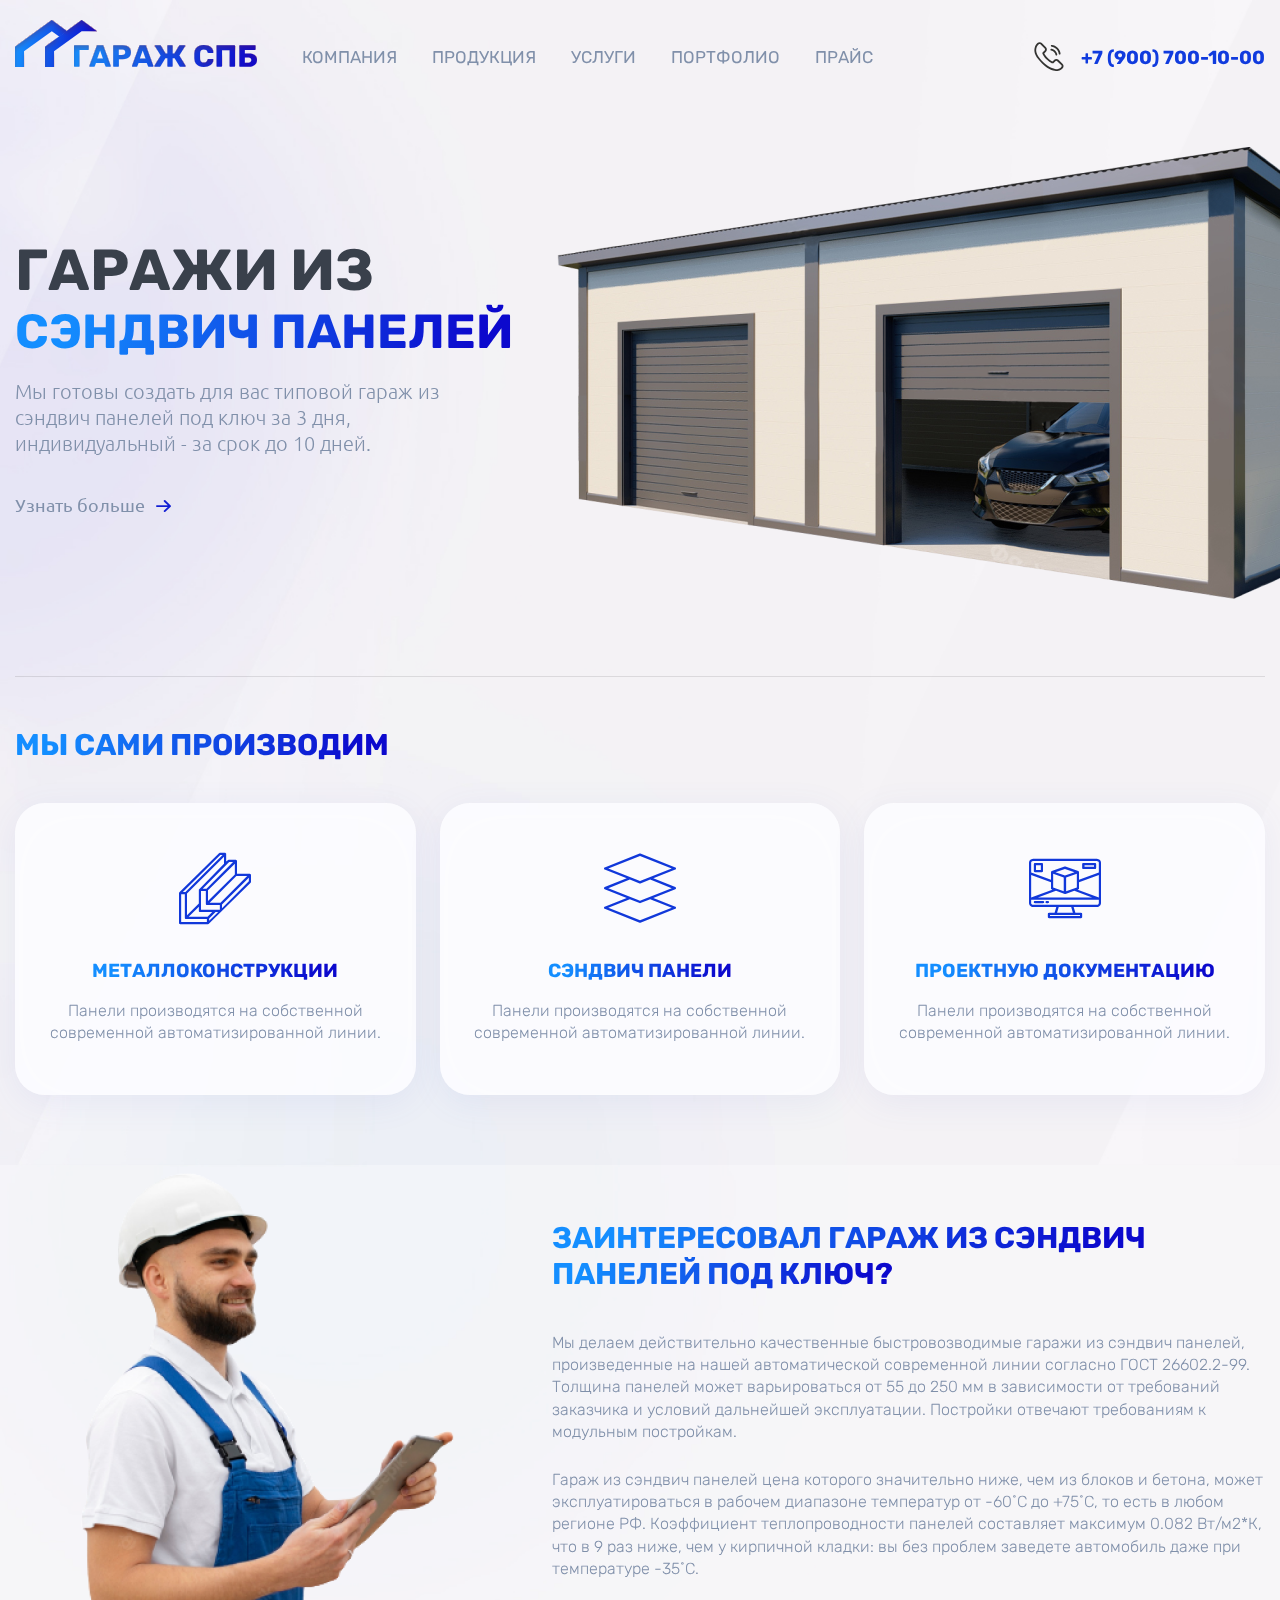
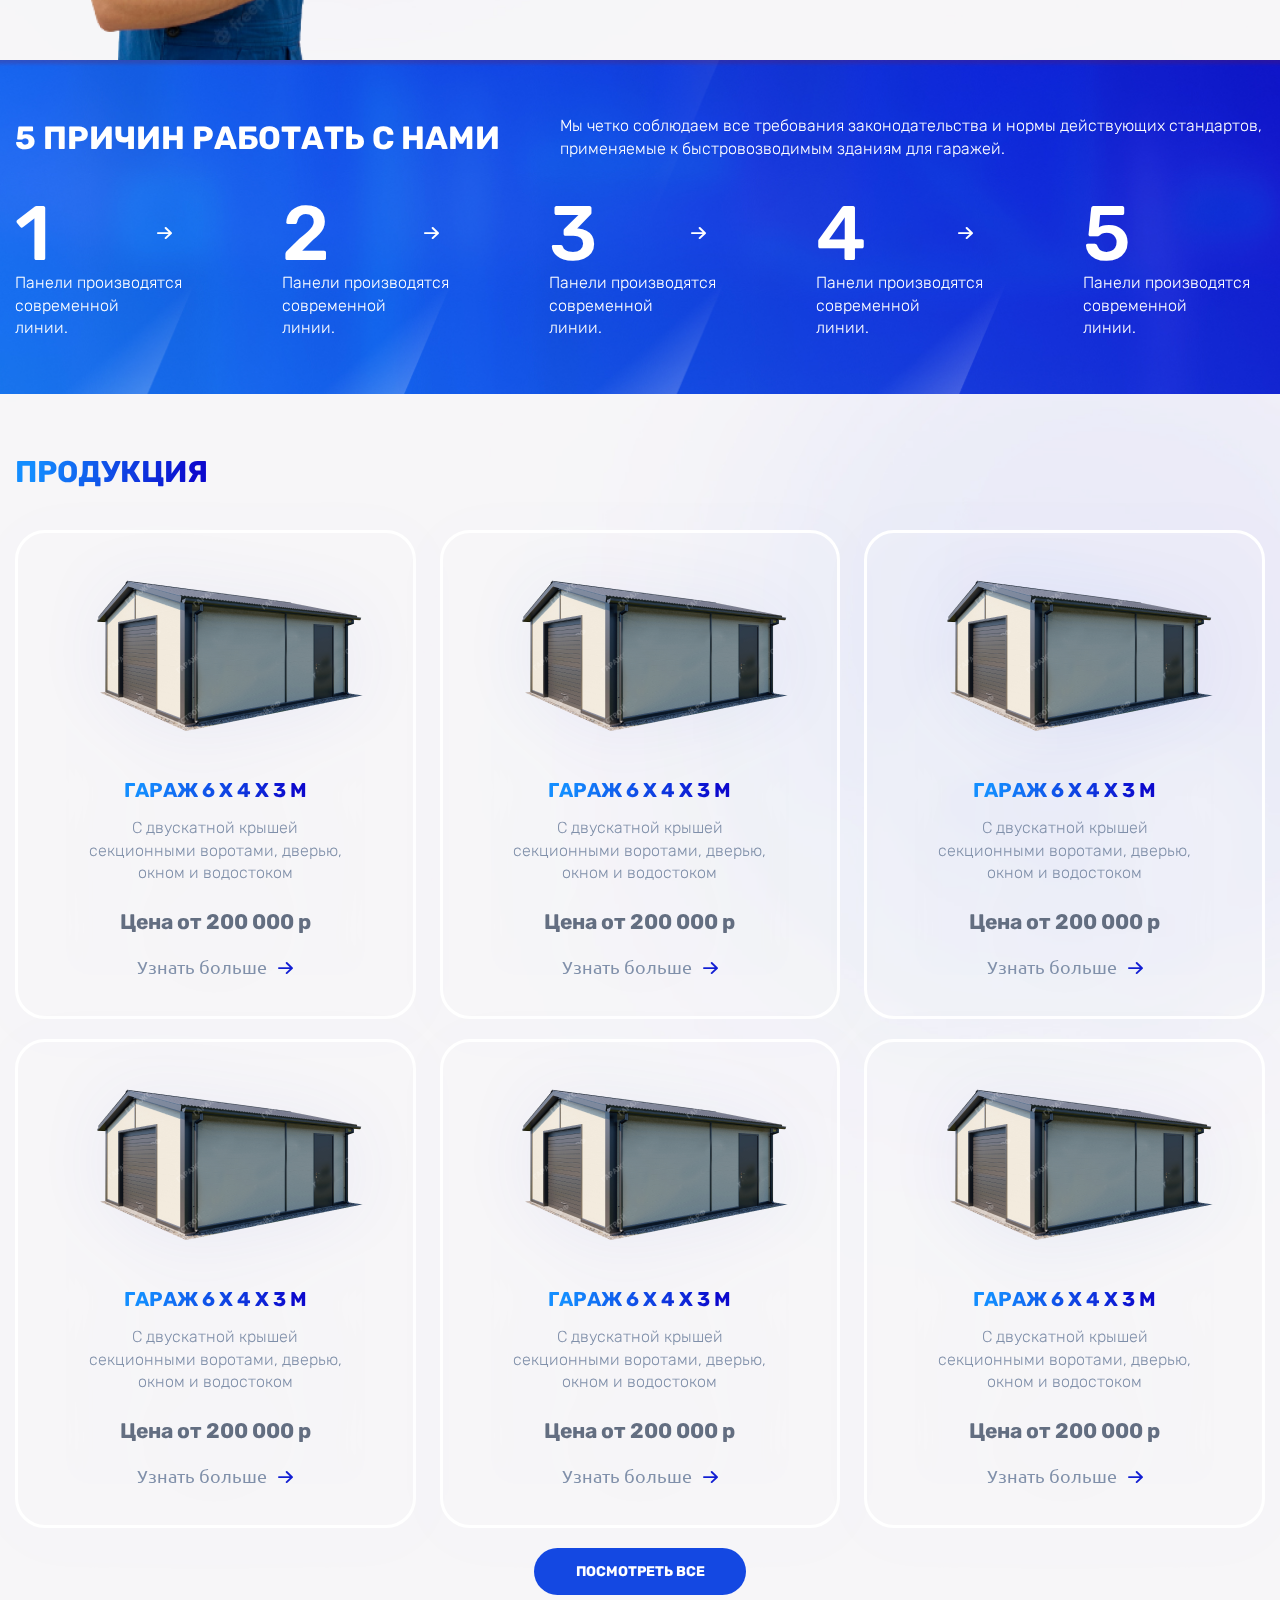
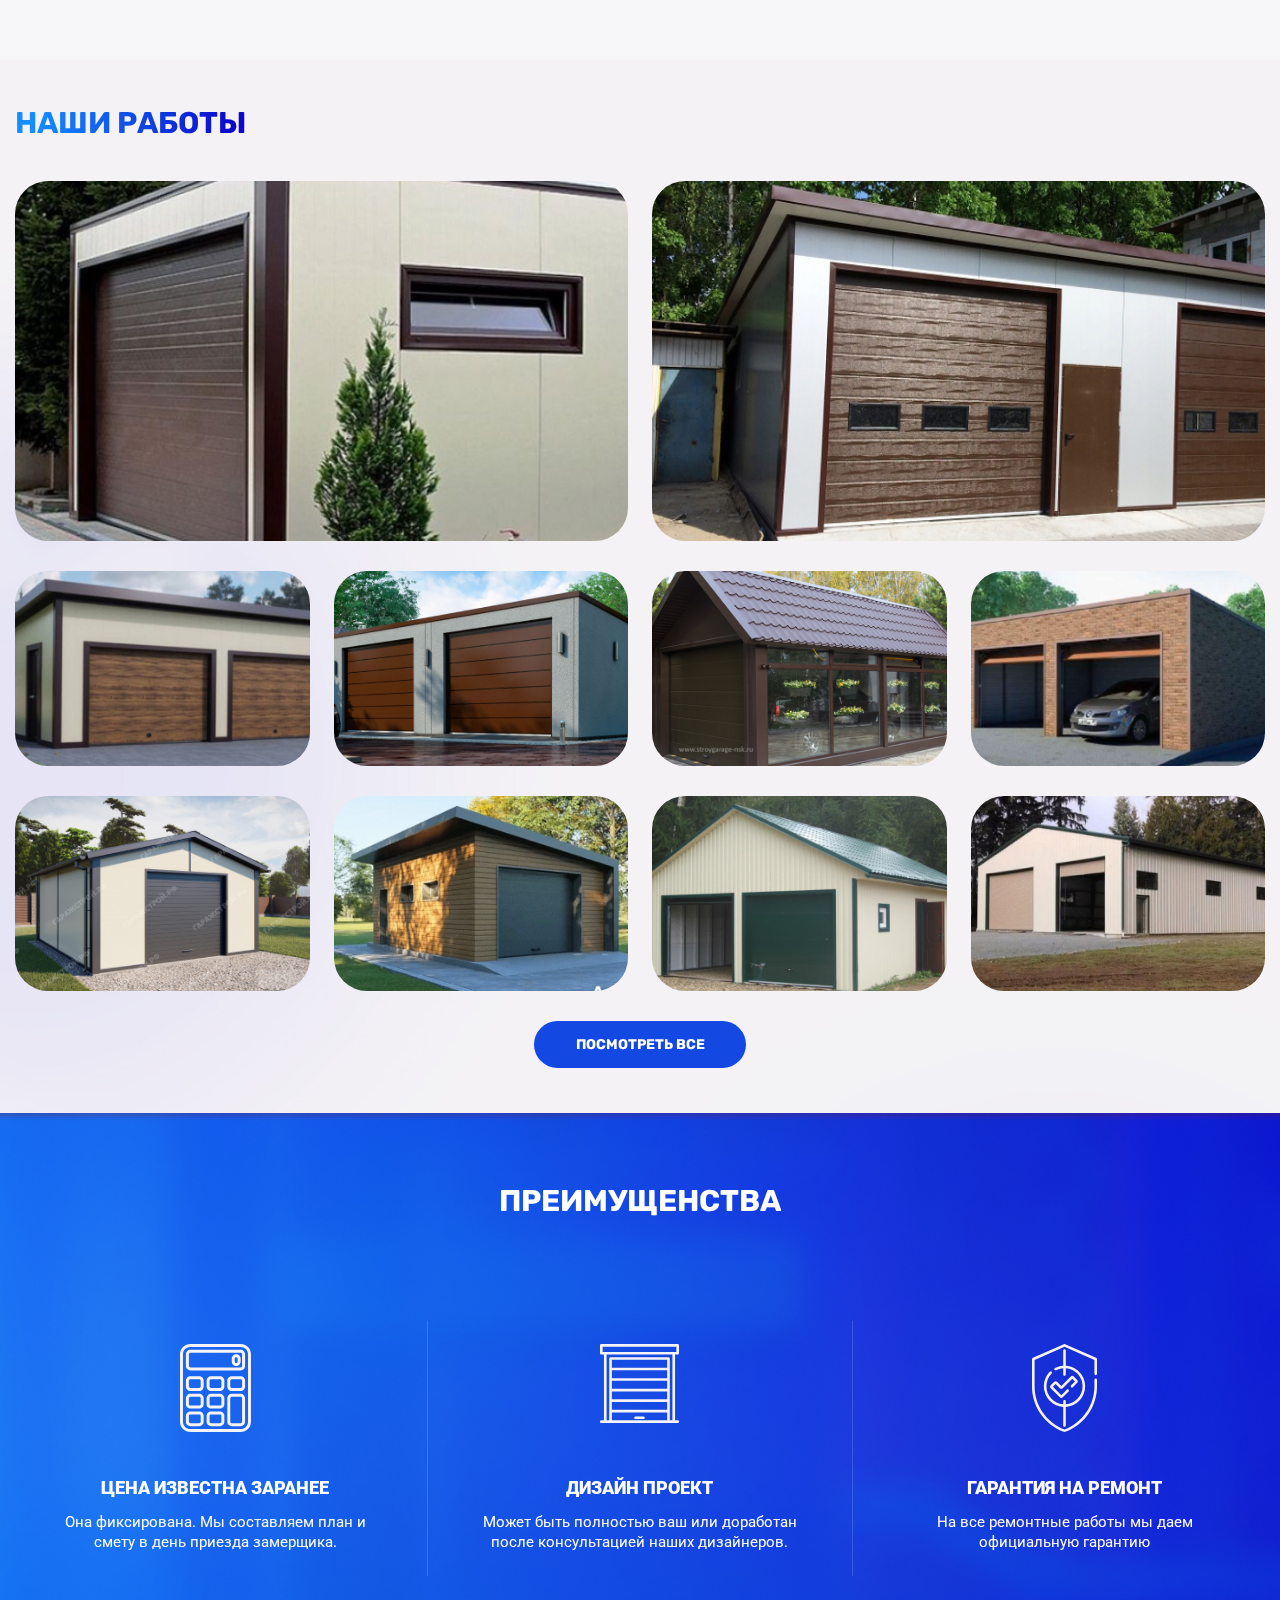
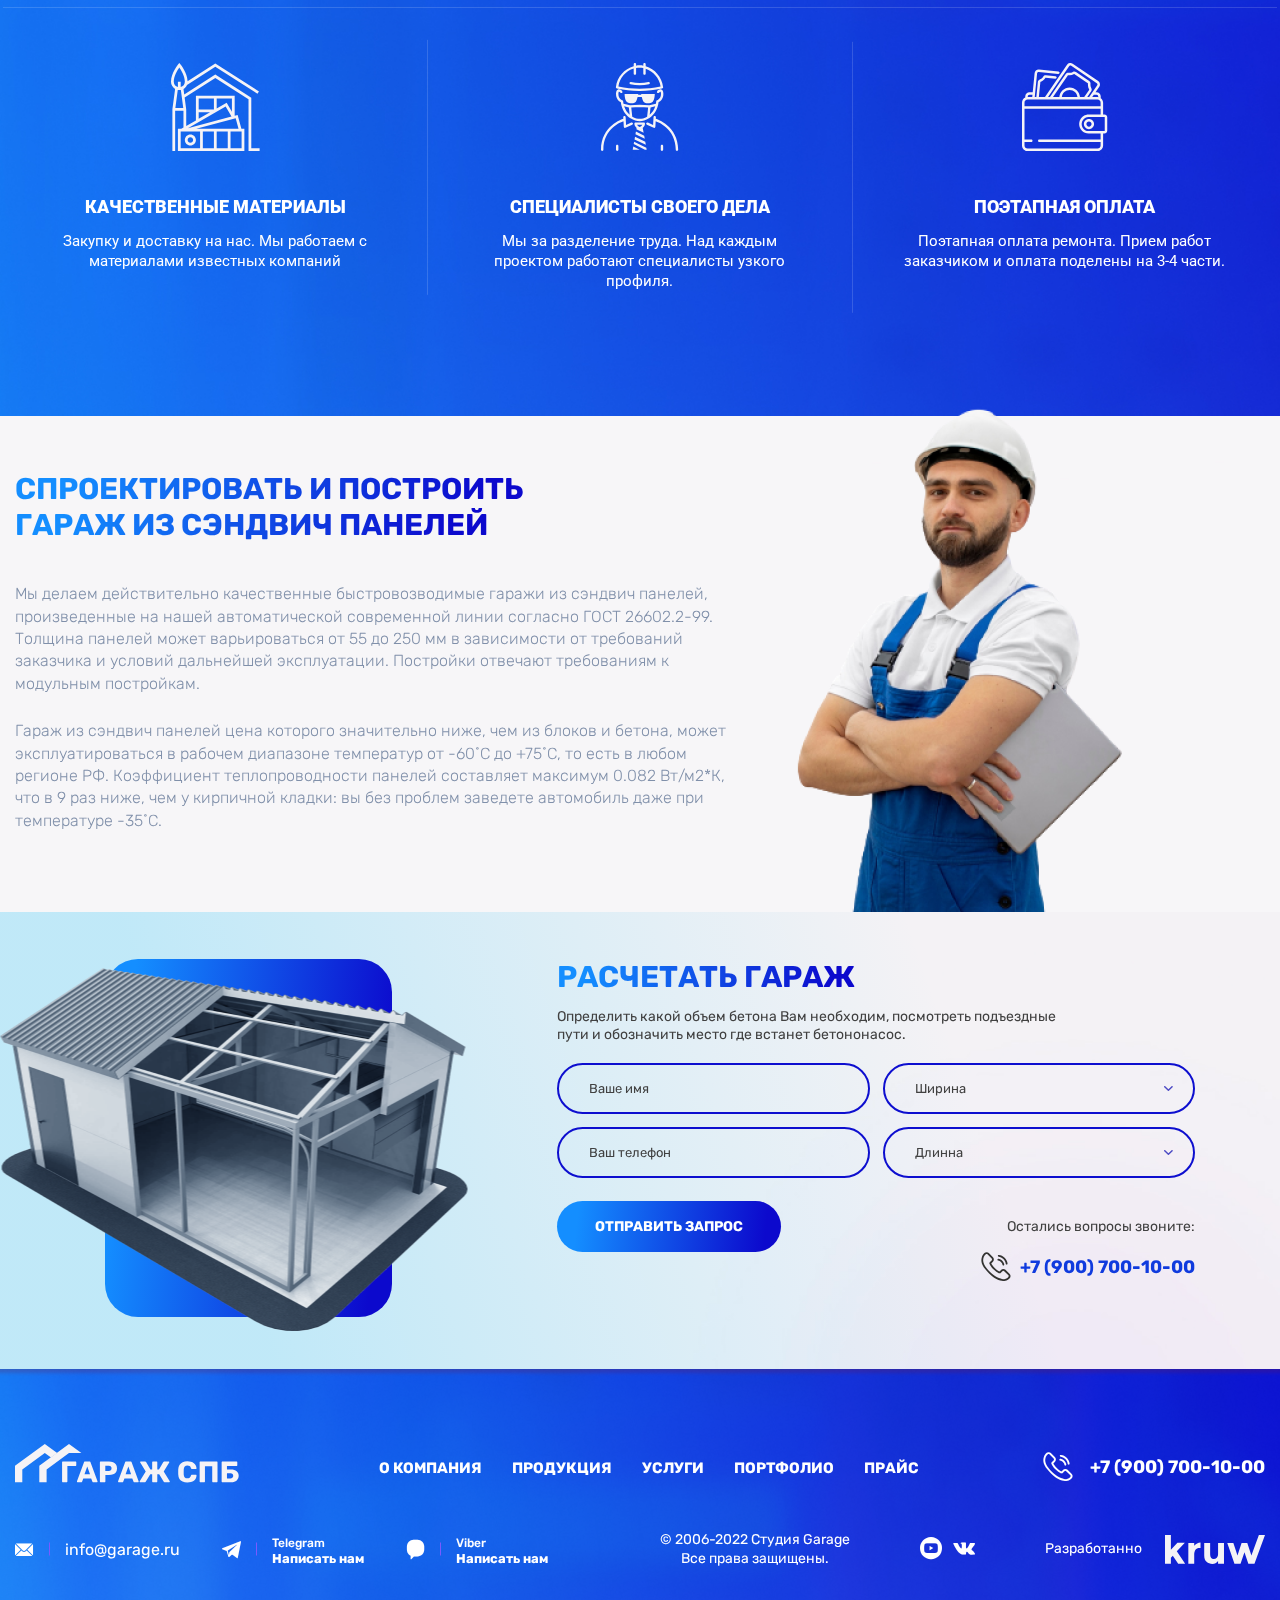
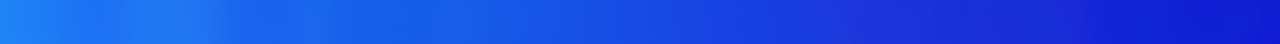
==== index.html @ 5a26865e "first" ====
<!DOCTYPE html>
<html lang="ru">
<head>

	<meta charset="utf-8">
	<meta http-equiv="X-UA-Compatible" content="IE=edge">
	<meta name="viewport" content="width=device-width, initial-scale=1, maximum-scale=1">
	<meta name="format-detection" content="telephone=no">

	<title>ГАРАЖ СПБ</title>
	<meta property="og:title" content=""/>
	<meta property="og:description" content=""/>
	<meta name="title" content=""/>
	<meta name="description" content=""/>
	<link href=fav.svg rel=”shortcut icon” type=”image/x-icon”>
	<link rel="shortcut icon" href="#">
	<link rel="shortcut icon" href="images/fav.svg" type="image/svg"/>
	<link href="css/bootstrap-grid.css" rel="stylesheet">
	<link href="css/style.css" rel="stylesheet">


</head>
<body>


<div class="b-container">
	<!-- begin b-header -->
	<header class="b-header">
		<div class="container d-flex justify-content-between align-items-start">
			<a href="#" class="b-logo">
				<img src="images/logo.svg" alt="">
			</a>
			<div class="b-header__right d-flex justify-content-between align-items-center">
				<nav class="b-nav">
					<ul>
						<li><a href="#b-production">КОМПАНИЯ</a></li>
						<li><a href="#b-products">ПРОДУКЦИЯ</a></li>
						<li><a href="">УСЛУГИ</a></li>
						<li><a href="#gallery">ПОРТФОЛИО</a></li>
						<li><a href="">ПРАЙС</a></li>
					</ul>
				</nav>
				<a href="tel:+7 (900) 700-10-00" class="b-phone">+7 (900) 700-10-00</a>
			</div>
			<div class="b-mobile">
				<div class="menu-icon">
					<div class="menu-icon__wrapper">
                        <span class="b-menu__icon">
                            <i class="b-menu__line b-menu__line_1"></i>
                            <i class="b-menu__line b-menu__line_2"></i>
                            <i class="b-menu__line b-menu__line_3"></i>
                        </span>
					</div>
				</div>
			</div>

		</div>
	</header>
	<!-- end b-header -->

	<section class="b-promo">
		<div class="container">
			<div class="b-promo__content">
				<div class="b-promo__left">
					<div class="b-promo__left-title">Гаражи из <div><span>сэндвич панелей</span></div></div>
					<p>Мы готовы создать для вас типовой гараж из сэндвич панелей под ключ за 3 дня, индивидуальный - за срок до 10 дней.</p>
					<button class="b-link modal-link" data-modal-id="1">Узнать больше</button>
				</div>
				<div class="b-promo__right">
					<img src="images/promo.png" alt="">
				</div>
			</div>
		</div>
	</section>


	<section class="b-production" id="b-production">
		<div class="container">
			<div class="b-title"><span>Мы сами производим</span></div>
			<div class="row">
				<div class="col-xl-4 col-lg-4 col-md-4 col-sm-6">
					<div class="b-production__item">
						<div class="b-production__item-wrap">
							<div class="b-production__item-icon icon-p1"></div>
							<div class="b-production__item-name"><span>металлоконструкции</span></div>
							<p>Панели производятся на собственной современной автоматизированной линии.</p>
						</div>
					</div>
				</div>
				<div class="col-xl-4 col-lg-4 col-md-4 col-sm-6">
					<div class="b-production__item">
						<div class="b-production__item-wrap">
							<div class="b-production__item-icon icon-p2"></div>
							<div class="b-production__item-name"><span>сэндвич панели</span></div>
							<p>Панели производятся на собственной современной автоматизированной линии.</p>
						</div>
					</div>
				</div>
				<div class="col-xl-4 col-lg-4 col-md-4 col-sm-6">
					<div class="b-production__item">
						<div class="b-production__item-wrap">
							<div class="b-production__item-icon icon-p3"></div>
							<div class="b-production__item-name"><span>проектную документацию</span></div>
							<p>Панели производятся на собственной современной автоматизированной линии.</p>
						</div>
					</div>
				</div>
			</div>
		</div>
	</section>

	<section class="b-block">
		<div class="container d-flex justify-content-between align-content-end">
			<div class="b-block__img">
				<img src="images/man.png" alt="">
			</div>
			<div class="b-block__text">
				<div class="b-block__text-wrap">
					<div class="b-title"><span>Заинтересовал гараж из сэндвич</span> <div><span>панелей под ключ?</span></div></div>
					<p>Мы делаем действительно качественные быстровозводимые гаражи из сэндвич панелей, произведенные на нашей автоматической современной линии согласно ГОСТ 26602.2-99. Толщина панелей может варьироваться от 55 до 250 мм в зависимости от требований заказчика и условий дальнейшей эксплуатации. Постройки отвечают требованиям к модульным постройкам. </p>
					<p>Гараж из сэндвич панелей цена которого значительно ниже, чем из блоков и бетона, может эксплуатироваться в рабочем диапазоне температур от -60˚С до +75˚С, то есть в любом регионе РФ. Коэффициент теплопроводности панелей составляет максимум 0.082 Вт/м2*К, что в 9 раз ниже, чем у кирпичной кладки: вы без проблем заведете автомобиль даже при температуре -35˚С.</p>
				</div>
			</div>
		</div>
	</section>

	<section class="b-cause">
		<div class="container">
			<div class="b-cause__top">
				<div class="b-title">5 ПРИЧИН РАБОТАТЬ С НАМИ</div>
				<div class="b-cause__top-text">
					<p>Мы четко соблюдаем все требования законодательства и нормы действующих стандартов,
						применяемые к быстровозводимым зданиям для гаражей.</p>
				</div>
			</div>
			<div class="b-cause__row">
				<div class="b-cause__row-item">
					<div class="b-cause__row-top">
						<div class="b-cause__row-number">1</div>
						<i class="icon-i-arrow-right"></i>
					</div>
					<p>Панели производятся<br/>
						современной<br/>
						линии.</p>
				</div>
				<div class="b-cause__row-item">
					<div class="b-cause__row-top">
						<div class="b-cause__row-number">2</div>
						<i class="icon-i-arrow-right"></i>
					</div>
					<p>Панели производятся<br/>
						современной<br/>
						линии.</p>
				</div>
				<div class="b-cause__row-item">
					<div class="b-cause__row-top">
						<div class="b-cause__row-number">3</div>
						<i class="icon-i-arrow-right"></i>
					</div>
					<p>Панели производятся<br/>
						современной<br/>
						линии.</p>
				</div>
				<div class="b-cause__row-item">
					<div class="b-cause__row-top">
						<div class="b-cause__row-number">4</div>
						<i class="icon-i-arrow-right"></i>
					</div>
					<p>Панели производятся<br/>
						современной<br/>
						линии.</p>
				</div>
				<div class="b-cause__row-item">
					<div class="b-cause__row-top">
						<div class="b-cause__row-number">5</div>
						<i class="icon-i-arrow-right"></i>
					</div>
					<p>Панели производятся<br/>
						современной<br/>
						линии.</p>
				</div>
			</div>
		</div>
	</section>

	<section class="b-products" id="b-products">
		<div class="container">
			<div class="b-title"><span>Продукция</span></div>
			<div class="row">
				<div class="col-xl-4 col-lg-4 col-md-4 col-sm-6">
					<div class="b-product">
						<div class="b-product__img">
							<img src="images/img.png" alt="">
						</div>
						<div class="b-product__wrap">
							<div class="b-product__wrap-top">
								<div class="b-product__name"><span>Гараж 6 x 4 x 3 м</span></div>
								<p>С двускатной крышей секционными воротами, дверью, окном и водостоком</p>
							</div>
							<div class="b-product__wrap-bottom">
								<div class="b-product__price">Цена  от 200 000 р</div>
								<button class="b-link modal-link" data-modal-id="1">Узнать больше</button>
							</div>
						</div>
					</div>
				</div>
				<div class="col-xl-4 col-lg-4 col-md-4 col-sm-6">
					<div class="b-product">
						<div class="b-product__img">
							<img src="images/img.png" alt="">
						</div>
						<div class="b-product__wrap">
							<div class="b-product__wrap-top">
								<div class="b-product__name"><span>Гараж 6 x 4 x 3 м</span></div>
								<p>С двускатной крышей секционными воротами, дверью, окном и водостоком</p>
							</div>
							<div class="b-product__wrap-bottom">
								<div class="b-product__price">Цена  от 200 000 р</div>
								<button class="b-link modal-link" data-modal-id="1">Узнать больше</button>
							</div>
						</div>
					</div>
				</div>
				<div class="col-xl-4 col-lg-4 col-md-4 col-sm-6">
					<div class="b-product">
						<div class="b-product__img">
							<img src="images/img.png" alt="">
						</div>
						<div class="b-product__wrap">
							<div class="b-product__wrap-top">
								<div class="b-product__name"><span>Гараж 6 x 4 x 3 м</span></div>
								<p>С двускатной крышей секционными воротами, дверью, окном и водостоком</p>
							</div>
							<div class="b-product__wrap-bottom">
								<div class="b-product__price">Цена  от 200 000 р</div>
								<button class="b-link modal-link" data-modal-id="1">Узнать больше</button>
							</div>
						</div>
					</div>
				</div>
				<div class="col-xl-4 col-lg-4 col-md-4 col-sm-6">
					<div class="b-product">
						<div class="b-product__img">
							<img src="images/img.png" alt="">
						</div>
						<div class="b-product__wrap">
							<div class="b-product__wrap-top">
								<div class="b-product__name"><span>Гараж 6 x 4 x 3 м</span></div>
								<p>С двускатной крышей секционными воротами, дверью, окном и водостоком</p>
							</div>
							<div class="b-product__wrap-bottom">
								<div class="b-product__price">Цена  от 200 000 р</div>
								<button class="b-link modal-link" data-modal-id="1">Узнать больше</button>
							</div>
						</div>
					</div>
				</div>
				<div class="col-xl-4 col-lg-4 col-md-4 col-sm-6">
					<div class="b-product">
						<div class="b-product__img">
							<img src="images/img.png" alt="">
						</div>
						<div class="b-product__wrap">
							<div class="b-product__wrap-top">
								<div class="b-product__name"><span>Гараж 6 x 4 x 3 м</span></div>
								<p>С двускатной крышей секционными воротами, дверью, окном и водостоком</p>
							</div>
							<div class="b-product__wrap-bottom">
								<div class="b-product__price">Цена  от 200 000 р</div>
								<button class="b-link modal-link" data-modal-id="1">Узнать больше</button>
							</div>
						</div>
					</div>
				</div>
				<div class="col-xl-4 col-lg-4 col-md-4 col-sm-6">
					<div class="b-product">
						<div class="b-product__img">
							<img src="images/img.png" alt="">
						</div>
						<div class="b-product__wrap">
							<div class="b-product__wrap-top">
								<div class="b-product__name"><span>Гараж 6 x 4 x 3 м</span></div>
								<p>С двускатной крышей секционными воротами, дверью, окном и водостоком</p>
							</div>
							<div class="b-product__wrap-bottom">
								<div class="b-product__price">Цена  от 200 000 р</div>
								<button class="b-link modal-link" data-modal-id="1">Узнать больше</button>
							</div>
						</div>
					</div>
				</div>

			</div>
			<div class="row">
				<div class="col-xl d-flex justify-content-center align-items-center">
					<a href="#" class="btn-blue ripple">Посмотреть все</a>
				</div>
			</div>
		</div>
	</section>

	<section id="gallery" class="b-gallery">
		<div class="container">
			<div class="b-title"><span>Наши работы</span></div>
			<div class="row">
				<div class="b-gallery__col col-xl-6 col-lg-6 col-md-6 col-sm-6">
					<a data-fancybox="images" href="images/foto.jpg">
						<img src="images/foto.jpg" alt="">
					</a>
				</div>
				<div class="b-gallery__col col-xl-6 col-lg-6 col-md-6 col-sm-6">
					<a data-fancybox="images" href="images/foto2.jpg">
						<img src="images/foto2.jpg" alt="">
					</a>
				</div>
				<div class="b-gallery__col b-gallery__col_sm col-xl-3 col-lg-3 col-md-4 col-sm-6">
					<a data-fancybox="images" href="images/foto3.jpg">
						<img src="images/foto3.jpg" alt="">
					</a>
				</div>
				<div class="b-gallery__col b-gallery__col_sm col-xl-3 col-lg-3 col-md-4 col-sm-6">
					<a data-fancybox="images" href="images/foto4.jpg">
						<img src="images/foto4.jpg" alt="">
					</a>
				</div>
				<div class="b-gallery__col b-gallery__col_sm col-xl-3 col-lg-3 col-md-4 col-sm-6">
					<a data-fancybox="images" href="images/foto5.jpg">
						<img src="images/foto5.jpg" alt="">
					</a>
				</div>
				<div class="b-gallery__col b-gallery__col_sm col-xl-3 col-lg-3 col-md-4 col-sm-6">
					<a data-fancybox="images" href="images/foto6.jpg">
						<img src="images/foto6.jpg" alt="">
					</a>
				</div>
				<div class="b-gallery__col b-gallery__col_sm col-xl-3 col-lg-3 col-md-4 col-sm-6">
					<a data-fancybox="images" href="images/foto7.jpg">
						<img src="images/foto7.jpg" alt="">
					</a>
				</div>
				<div class="b-gallery__col b-gallery__col_sm col-xl-3 col-lg-3 col-md-4 col-sm-6">
					<a data-fancybox="images" href="images/foto8.jpg">
						<img src="images/foto8.jpg" alt="">
					</a>
				</div>
				<div class="b-gallery__col b-gallery__col_sm col-xl-3 col-lg-3 col-md-4 col-sm-6">
					<a data-fancybox="images" href="images/foto9.jpg">
						<img src="images/foto9.jpg" alt="">
					</a>
				</div>
				<div class="b-gallery__col b-gallery__col_sm col-xl-3 col-lg-3 col-md-4 col-sm-6">
					<a data-fancybox="images" href="images/foto10.jpg">
						<img src="images/foto10.jpg" alt="">
					</a>
				</div>
			</div>
			<div class="row">
				<div class="col-xl d-flex justify-content-center align-items-center">
					<a href="#" class="btn-blue ripple">Посмотреть все</a>
				</div>
			</div>
		</div>
	</section>

	<section class="b-advantages">
		<div class="container">
			<div class="b-title">Преимущенства</div>
			<div class="row">
				<div class="col-xl-4 col-lg-4 col-md-4 col-sm-6">
					<div class="b-advantages__item">
						<div class="b-advantages__item-img">
							<img src="images/adv.svg" alt="">
						</div>
						<div class="b-advantages__text">
							<b>Цена известна заранее</b>
							<p>Она фиксирована. Мы составляем план и смету в день приезда замерщика.</p>
						</div>
					</div>
				</div>
				<div class="col-xl-4 col-lg-4 col-md-4 col-sm-6">
					<div class="b-advantages__item">
						<div class="b-advantages__item-img">
							<img src="images/adv2.svg" alt="">
						</div>
						<div class="b-advantages__text">
							<b>Дизайн проект</b>
							<p>Может быть полностью ваш или доработан после консультацией наших дизайнеров.</p>
						</div>
					</div>
				</div>
				<div class="col-xl-4 col-lg-4 col-md-4 col-sm-6">
					<div class="b-advantages__item">
						<div class="b-advantages__item-img">
							<img src="images/adv3.svg" alt="">
						</div>
						<div class="b-advantages__text">
							<b>Гарантия на ремонт</b>
							<p>На все ремонтные работы мы даем официальную гарантию
							</p>
						</div>
					</div>
				</div>
				<div class="col-xl-4 col-lg-4 col-md-4 col-sm-6">
					<div class="b-advantages__item">
						<div class="b-advantages__item-img">
							<img src="images/adv4.svg" alt="">
						</div>
						<div class="b-advantages__text">
							<b>Качественные материалы</b>
							<p>Закупку и доставку на нас. Мы работаем с материалами известных компаний</p>
						</div>
					</div>
				</div>
				<div class="col-xl-4 col-lg-4 col-md-4 col-sm-6">
					<div class="b-advantages__item">
						<div class="b-advantages__item-img">
							<img src="images/adv5.svg" alt="">
						</div>
						<div class="b-advantages__text">
							<b>Специалисты своего дела</b>
							<p>Мы за разделение труда. Над каждым проектом работают специалисты узкого профиля.</p>
						</div>
					</div>
				</div>
				<div class="col-xl-4 col-lg-4 col-md-4 col-sm-6">
					<div class="b-advantages__item">
						<div class="b-advantages__item-img">
							<img src="images/adv6.svg" alt="">
						</div>
						<div class="b-advantages__text">
							<b>Поэтапная оплата</b>
							<p>Поэтапная оплата ремонта. Прием работ заказчиком и оплата поделены на 3-4 части.</p>
						</div>
					</div>
				</div>
			</div>
		</div>
	</section>

	<section class="b-block">
		<div class="container d-flex justify-content-between align-content-end flex-row-reverse">
			<div class="b-block__img">
				<img src="images/man2.png" alt="">
			</div>
			<div class="b-block__text">
				<div class="b-block__text-wrap">
					<div class="b-title"><span>Спроектировать и построить</span> <div><span>гараж из сэндвич панелей</span></div></div>
					<p>Мы делаем действительно качественные быстровозводимые гаражи из сэндвич панелей, произведенные на нашей автоматической современной линии согласно ГОСТ 26602.2-99. Толщина панелей может варьироваться от 55 до 250 мм в зависимости от требований заказчика и условий дальнейшей эксплуатации. Постройки отвечают требованиям к модульным постройкам. </p>
					<p>Гараж из сэндвич панелей цена которого значительно ниже, чем из блоков и бетона, может эксплуатироваться в рабочем диапазоне температур от -60˚С до +75˚С, то есть в любом регионе РФ. Коэффициент теплопроводности панелей составляет максимум 0.082 Вт/м2*К, что в 9 раз ниже, чем у кирпичной кладки: вы без проблем заведете автомобиль даже при температуре -35˚С.</p>
				</div>
			</div>
		</div>
	</section>


	<section class="b-calculation">
		<div class="container">
			<div class="b-calculation__wrapper">
				<div class="b-calculation__left">
					<img src="images/cimg.png" alt="">
				</div>
				<div class="b-calculation__right">
					<div class="b-title"><span>РАСЧЕТАТЬ ГАРАЖ</span></div>
					<p>Определить какой объем бетона Вам необходим, посмотреть подъездные<br/>
						пути и обозначить место  где встанет бетононасос.</p>
					<form action="">
						<div class="calc-row row">
							<div class="calc-col col-xl-6 col-lg-6 col-md-12 col-sm-12">
								<div class="b-input">
									<input class="b-input__text" type="text" placeholder="Ваше имя">
								</div>
								<div class="b-input">
									<input class="b-input__text" type="text" placeholder="Ваш телефон">
								</div>
							</div>
							<div class="calc-col col-xl-6 col-lg-6 col-md-12 col-sm-12">
								<div class="b-input">
									<select class="b-select">
										<option value="">Ширина</option>
										<option value="">Ширина</option>
										<option value="">Ширина</option>
										<option value="">Ширина</option>
									</select>
								</div>
								<div class="b-input">
									<select class="b-select">
										<option value="">Длинна</option>
										<option value="">Длинна</option>
										<option value="">Длинна</option>
										<option value="">Длинна</option>
									</select>
								</div>
							</div>
						</div>
						<div class="b-calculation__right-bottom">
							<button class="btn-blue ripple" type="submit">ОТПРАВИТЬ ЗАПРОС</button>
							<span>Остались вопросы звоните: </span>
							<a href="tel:+7 (900) 700-10-00" class="b-phone">+7 (900) 700-10-00</a>
						</div>
					</form>
				</div>
			</div>
		</div>
	</section>


	<!-- begin b-footer -->
	<footer class="b-footer">
		<div class="container">
			<div class="b-footer__top">
				<a href="#" class="b-footer__logo">
					<img src="images/footer-logo.svg" alt="">
				</a>
				<div class="b-footer__nav">
					<ul>
						<li><a href="#b-production">О КОМПАНИЯ </a></li>
						<li><a href="#b-products">ПРОДУКЦИЯ</a></li>
						<li><a href="">УСЛУГИ</a></li>
						<li><a href="#gallery">ПОРТФОЛИО</a></li>
						<li><a href="">ПРАЙС</a></li>
					</ul>
				</div>
				<a href="tel:+7 (900) 700-10-00" class="b-phone">+7 (900) 700-10-00</a>
			</div>
			<div class="b-footer__bottom">
				<div class="b-footer__bottom-left">
					<a href="mailto:info@garage.ru" class="b-footer__item">
						<span class="b-footer__item-icon icon-i-mail"></span>
						<span class="b-footer__item-text">
							info@garage.ru
						</span>
					</a>
					<a href="" class="b-footer__item">
						<span class="b-footer__item-icon icon-i-telegram"></span>
						<span class="b-footer__item-text">
							<i>Telegram</i>
							<p>Написать нам</p>
						</span>
					</a>
					<a href="" class="b-footer__item">
						<span class="b-footer__item-icon icon-i-message"></span>
						<span class="b-footer__item-text">
							<i>Viber</i>
							<p>Написать нам</p>
						</span>
					</a>
				</div>
				<div class="b-copyright">
					© 2006-2022 Студия Garage<br/>
					Все права защищены.
				</div>
				<div class="b-social">
					<ul>
						<li><a href=""><i class="icon-i-youtube"></i></a></li>
						<li><a href=""><i class="icon-i-vk"></i></a></li>
					</ul>
				</div>
				<div class="b-dev">
					<span>Разработанно</span>
					<a href=""><img src="images/kruw.svg" alt=""></a>
				</div>
			</div>
		</div>
	</footer>
	<!-- end b-footer -->

</div>


<!-- Modal -->
<div class="modal-overlay" data-modal-id="1">
	<div class="b-modal">
		<div class="b-modal__top">
			<b>Наш менеджер свяжется с вами в течение 15 минут</b>
			<span>Lorem ipsum dolor sit amet, consectetur adipisicing elit</span>
		</div>
		<div class="b-modal__form">
			<form action="">
				<div class="b-input">
					<div class="b-input__ico"><i class="icon-i-user"></i></div>
					<input type="text" class="b-input__text" placeholder="Ваше имя">
				</div>
				<div class="b-input">
					<div class="b-input__ico"><i class="icon-i-phone-fill"></i></div>
					<input type="text" class="b-input__text" placeholder="Телефон">
				</div>
				<div class="b-checkbox">
					<input type="checkbox" id="a2" name="a1">
					<label for="a2"><span class="icon-checkmark"></span><i>Даю согласие на обработку данных</i></label>
				</div>
				<button class="btn-blue ripple" type="submit">запросить информацию</button>
			</form>
		</div>
	</div>
</div>


<link href="css/responsive.css" rel="stylesheet">
<link href="css/swiper.min.css" rel="stylesheet">
<link href="icomoon/style.css" rel="stylesheet">
<link href="css/jquery.fancybox.min.css" rel="stylesheet">

<script src="js/jquery.min.js"></script>
<script src="js/swiper.min.js"></script>
<script src="js/jquery.fancybox.min.js"></script>
<script src="js/script.js"></script>


</body>
</html>
---- css/style.css ----
@import url('https://fonts.googleapis.com/css2?family=Roboto:wght@400;900&family=Rubik:wght@300;400;500;700&family=Ubuntu:wght@300;400&display=swap');
html{
	height: 100%;
	width: 100%;
	margin: 0;
	-webkit-overflow-scrolling:touch;
}
body{
	margin: 0;
	background: rgba(242, 240, 243, 0.9);
	color: #2b3139;
	font-size: 16px;
	line-height: 1.2;
	font-family: 'Rubik', sans-serif;
	width: 100%;
	-webkit-overflow-scrolling: touch;
	min-height: 100%;
	min-width: 320px;
}
h1, h2, h3, h4, h5, h6{
	margin: 0 0 16px 0;
	font-weight: 900;
	color: #2b3139;
	line-height: 1.3;
}
.ubuntu{
	font-family: 'Ubuntu', sans-serif;
}
.roboto{
	font-family: 'Roboto', sans-serif;
}
h1{
	font-size: 36px;
}
h2{
	font-size: 32px;
}
h3{
	font-size: 28px;
}
h4{
	font-size: 26px;
}
h5{
	font-size: 24px;
}
h6{
	font-size: 18px;
}
p {
	font-weight: 300;
	font-size: 16px;
	line-height: 1.4;
	color: #8090AA;
	margin: 0 0 25px 0;
}
strong{
	font-weight: 500;
}
p a{
	text-decoration: underline;
	color: #004394;
}
p a:hover{
	text-decoration: none;
}
p:last-child{
	margin-bottom: 0;
}
img{
	display: block;
	max-width: 100%;
}
a{
	outline: none;
	text-decoration: none;
	font-weight: 500;
	color: #004394;
}
ul , ol{
	padding: 0;
	margin: 0;
	-webkit-box-sizing: border-box;
	-moz-box-sizing: border-box;
	box-sizing: border-box;
}
li{
	list-style: none;
}
ol{
	padding: 0 0 0 20px;
}
ol li{
	list-style: decimal;
}
/* buttons */
button,
input,
optgroup,
select,
textarea {
  font-family: inherit; /* 1 */
  margin: 0; /* 2 */
}
button{
	margin:0;
	padding:0;
	border:none;
	background:none;
	cursor:pointer;
	overflow:visible;
	width:auto;
	outline: none;
	box-shadow: none;
}
button:hover , button:focus , button:active{
	outline: none;
	box-shadow: none;
	text-decoration: none;
}
.btn-blue{
	display: flex;
	justify-content: center;
	align-items: center;
	height: 47px;
	font-weight: 700;
	font-size: 14px;
	line-height: 17px;
	text-transform: uppercase;
	color: #FFFFFF;
	padding: 0 41.2px;
	-webkit-box-sizing: border-box;
	-moz-box-sizing: border-box;
	box-sizing: border-box;
	background: #1448E2;
	border-radius: 33px;
	transition: 0.3s;
	text-decoration: none;
}
.btn-blue:hover{
	text-decoration: none;
	color: #FFFFFF;
	background: #3769fb;
	transition: 0.3s;
}
.btn-blue:active , .btn-blue:focus{
	background: #1f49c3;
	text-decoration: none;
	color: #FFFFFF;
	transition: 0.3s;
}

.b-link{
	display: flex;
	justify-content: flex-start;
	align-items: center;
	font-weight: 400;
	font-size: 18px;
	line-height: 1;
	color: #8090AA;
	font-family: 'Ubuntu', sans-serif;
	text-decoration: none;
	transition: 0.3s;
}
.b-link:after{
	font-family: 'icomoon' !important;
	speak: never;
	font-style: normal;
	font-weight: normal;
	font-variant: normal;
	text-transform: none;
	line-height: 1;
	-webkit-font-smoothing: antialiased;
	-moz-osx-font-smoothing: grayscale;
	content: "\e909";
	display: block;
	font-size: 15px;
	line-height: 1;
	color: #111ED3;
	margin: 2px 0 0 11px;
	transition: 0.3s;
}
.b-link:hover{
	color: #111ED3;
	text-decoration: none;
	transition: 0.3s;
}
.b-link:hover:after{
	transform: translateX(5px);
	transition: 0.3s;
}

.swiper-button-disabled{
	color: gray !important;
	border-color: gray !important;
	pointer-events: none;	
}
/* ripple-effect */
.ripple {
   position: relative;
   overflow: hidden;
}
.ripple-effect {
   display: inline-block;
   position: absolute;
   top: 0;
   left: 0;
   border: 2px solid rgba(255, 255, 255, .3);
   -webkit-border-radius: 50%;
   border-radius: 50%;
   -webkit-animation: ripple 1s ease forwards;
   animation: ripple 1s ease forwards;
   z-index: 3;
}
@-webkit-keyframes ripple {
   0% {
       -webkit-transform: scale(0);
       transform: scale(0);
   }
   100% {
       -webkit-transform: scale(200);
       transform: scale(200);
   }
}
@keyframes ripple {

    0% {
        -webkit-transform: scale(0);
        transform: scale(0);
    }
    100% {
        -webkit-transform: scale(200);
        transform: scale(200);
    }
}


/* inputs */
input{
	outline: none;
	border: none;
}
.b-input{
	position: relative;
	margin: 0 0 13px 0;
}
.b-input__text{
	width: 100%;
	height: 51px;
	border: 2px solid #0D0ECF;
	background: none;
	-webkit-box-sizing: border-box;
	-moz-box-sizing: border-box;
	box-sizing: border-box;
	border-radius: 44px;
	padding: 0 30px;
	font-weight: 400;
	font-size: 13px;
	line-height: 15px;
	color: #414141;
}
.b-input__text::-webkit-input-placeholder{
	font-weight: 400;
	font-size: 13px;
	line-height: 15px;
	color: #414141;
}
.b-input__text:-moz-placeholder{
	font-weight: 400;
	font-size: 13px;
	line-height: 15px;
	color: #414141;
}
textarea{
	width: 100%;
	height: 128px;
	background: #ffffff;
	border-radius: 0px;
	-webkit-box-sizing: border-box;
	-moz-box-sizing: border-box;
	box-sizing: border-box;
	padding: 16px 32px;
	font-weight: 400;
	font-size: 16px;
	line-height: 18px;
	color: #2b3139;
	outline: none;
	resize: none;
}
.b-textarea{
	width: 100%;
	min-height: 70px;
	height: auto;
	max-height: 128px;
}
.b-textarea::-webkit-input-placeholder{
	font-weight: 400;
	font-size: 16px;
	line-height: 18px;
	color: #2b3139;
	opacity: 0.75;
}
.b-textarea:-moz-placeholder{
	font-weight: 400;
	font-size: 16px;
	line-height: 18px;
	color: #2b3139;
	opacity: 0.75;
}

/* checkbox , radio */
.b-checkbox{
	margin: 0 0 24px 0;
}
.b-checkbox:last-child{
	margin-bottom: 0px;
}
.b-checkbox input[type="checkbox"]{
    display: none;
}
.b-checkbox label{
	display: flex;
	justify-content: flex-start;
	align-items: center;
	margin: 0;
	cursor: pointer;
}
.b-checkbox input[type="checkbox"] + label span{
	width: 19px;
	height: 19px;
	border: 1px solid #0D0ECF;
	-webkit-box-sizing: border-box;
	-moz-box-sizing: border-box;
	box-sizing: border-box;
	position: relative;
	margin: 0 12px 0 0;
	flex-shrink: 0;
	color: transparent;
	display: flex;
	justify-content: center;
	align-items: center;
	font-size: 13px;
}
.b-checkbox input[type="checkbox"]:checked + label .icon-checkmark{
	color: #ffffff;
}
.b-checkbox input[type="checkbox"]:checked + label span{
	background: #0D0ECF;
	border-color: #0D0ECF;
}
.b-checkbox label i{
	font-weight: 300;
	font-size: 14px;
	line-height: 1.15;
	color: #333333;
	font-style: normal;
	margin: 1px 0 0 0;
}
/* radio */
.b-radio{
	
}
.b-radio input[type="radio"]{
    display: none;
}
.b-radio input[type="radio"] + label{
	display: flex;
	justify-content: flex-start;
	align-items: center;
	margin: 0;
	background: #EFEFEF;
	box-shadow: 0px 0px 14px rgba(0, 0, 0, 0.1);
	border: 1px solid #CC9EFC;
	-webkit-box-sizing: border-box;
	-moz-box-sizing: border-box;
	box-sizing: border-box;
	border-radius: 45px;
	width: 50px;
	height: 26px;
	position: relative;
}
.b-radio input[type="radio"] + label span{
	position: relative;
	left: 1px;
	background: linear-gradient(134.67deg, #CC9EFC 3.33%, #776AF1 100%);
	box-shadow: 0px 5px 20px rgba(0, 0, 0, 0.1);
	border-radius: 45px;
	width: 22px;
	height: 22px;
	border-radius: 100%;
	transition: 0.3s;
}
.b-radio input[type="radio"]:checked + label span{
	transition: 0.3s;
	left: 99%;
}
.b-radio input[type="radio"] + label i{
	color: #000000;
	font-size: 16px;
	font-weight: 700;
	line-height: 1.5;
	font-style: normal;
	padding: 0;
	-webkit-box-sizing: border-box;
	box-sizing: border-box;
	cursor: pointer;
}

select{
	outline: none;
}
.b-select{
	width: 100%;
	height: 51px;
	border: 2px solid #0D0ECF;
	-webkit-box-sizing: border-box;
	-moz-box-sizing: border-box;
	box-sizing: border-box;
	border-radius: 44px;
	padding: 0 30px;
	font-weight: 400;
	font-size: 13px;
	line-height: 15px;
	color: #414141;
	background: transparent url(../images/svg/select-arrow.svg);
	background-repeat: no-repeat;
	background-position: right 20px center;
	background-size: 9px;
	-webkit-appearance: none;
	-moz-appearance: none;
	text-indent: 0.01px;
	text-overflow: '';
	-ms-appearance: none;
	appearance: none !important;
}
.fancybox-enabled{
	padding: 0 17px 0 0;
	-webkit-box-sizing: border-box;
	-moz-box-sizing: border-box;
	box-sizing: border-box;
}
.fancybox-container{
	z-index: 999999;
}
.b-mobile{
	display: none;
}
.modal-dialog{
	pointer-events: inherit;
}
.modal{
	z-index: 99999999;
}
.slick-slide , .slick-slide:hover , .slick-slide:focus{
	outline: none !important;
}
.p-relative{
	position: relative;
}
.text-transform-none{
	text-transform: none !important;
}
.text-transform-uppercase{
	text-transform: uppercase !important;
}
.text-transform-lowercase{
	text-transform: lowercase !important;
}
.text-transform-capitalize{
	text-transform: capitalize !important;
}
.container{
	max-width: 1320px;
	padding-left: 15px;
	padding-right: 15px;
	-webkit-box-sizing: border-box;
	-moz-box-sizing: border-box;
	box-sizing: border-box;
}
/* End Total css ====*/
.b-container{
	overflow: hidden;
	background: url("../images/promobg.jpg") center top no-repeat;
	background-size: cover;
}
/* -------------- page index -------------- */
.b-header{
	position: absolute;
	top: 0;
	left: 0;
	width: 100%;
	z-index: 50;
	padding: 56px 0 10px 0;
	-webkit-box-sizing: border-box;
	-moz-box-sizing: border-box;
	box-sizing: border-box;
	/*background: rgba(242, 240, 243, 0.9);*/
}
.b-logo{
	display: block;
	flex-shrink: 0;
	margin-right: 45px;
}
.b-header__right{
	flex-grow: 1;
	padding: 22px 0 0 0;
	-webkit-box-sizing: border-box;
	-moz-box-sizing: border-box;
	box-sizing: border-box;
}
.b-nav{
}
.b-nav ul{
	display: flex;
	justify-content: flex-start;
	align-items: center;
}
.b-nav ul li:not(:last-child){
	margin-right: 50px;
}
.b-nav ul li a{
	display: block;
	font-weight: 400;
	font-size: 17px;
	line-height: 1;
	text-transform: uppercase;
	color: #8090AA;
	text-decoration: none;
	transition: 0.3s;
}
.b-nav ul li a:hover{
	color: #39404B;
	transition: 0.3s;
}
.b-phone{
	display: flex;
	justify-content: flex-start;
	align-items: center;
	font-weight: 700;
	font-size: 26px;
	line-height: 1;
	text-transform: uppercase;
	color: #103BDE;
	transition: 0.3s;
}
.b-phone:before{
	font-family: 'icomoon' !important;
	speak: never;
	font-style: normal;
	font-weight: normal;
	font-variant: normal;
	text-transform: none;
	line-height: 1;
	-webkit-font-smoothing: antialiased;
	-moz-osx-font-smoothing: grayscale;
	content: "\e902";
	display: block;
	margin-right: 17px;
	font-size: 30px;
	color: #333331;
	transition: 0.3s;
}
.b-phone:hover{
	color: #39404B;
	transition: 0.3s;
}
.b-phone:hover:before{
	color: #103BDE;
	transition: 0.3s;
}
/* -------------- b-promo -------------- */
.b-promo{
	padding: 136px 0 0 0;
	-webkit-box-sizing: border-box;
	-moz-box-sizing: border-box;
	box-sizing: border-box;
}
.b-promo__content{
	display: flex;
	justify-content: space-between;
	align-items: center;
	border-bottom: 1px solid rgba(0, 0, 0, 0.1);
	-webkit-box-sizing: border-box;
	-moz-box-sizing: border-box;
	box-sizing: border-box;
	padding: 0 0 35px 0;
}
.b-promo__left{
	width: 500px;
	flex-shrink: 0;
}
.b-promo__left-title{
	font-weight: 700;
	font-size: 58px;
	line-height: 1;
	text-transform: uppercase;
	color: #39404B;
	margin: 0 0 20px 0;
}
.b-promo__left-title span{
	font-size: 48px;
	background: linear-gradient(96.34deg, #148EFF 9.63%, #0C09CD 92.33%);
	-webkit-background-clip: text;
	-webkit-text-fill-color: transparent;
	background-clip: text;
	text-fill-color: transparent;
}
.b-promo__right img{
	max-width: inherit;
}
.b-promo__left p{
	font-family: 'Ubuntu', sans-serif;
	font-weight: 300;
	font-size: 20px;
	line-height: 1.3;
	color: #8090AA;
	margin: 0 0 40px 0;
}
/* -------------- b-production -------------- */
.b-production{
	padding: 50px 0 70px 0;
	-webkit-box-sizing: border-box;
	-moz-box-sizing: border-box;
	box-sizing: border-box;
}
.b-title{
	font-weight: 700;
	font-size: 34px;
	line-height: 1.2;
	text-transform: uppercase;
	margin: 0 0 40px 0;
}
.b-title span{
	background: linear-gradient(96.34deg, #148EFF 9.63%, #0C09CD 92.33%);
	-webkit-background-clip: text;
	-webkit-text-fill-color: transparent;
	background-clip: text;
	text-fill-color: transparent;
}
.b-production__item{
	background: rgba(252, 252, 255, 0.9);
	box-shadow: 0px 7.08925px 35.4463px rgba(94, 98, 198, 0.08), inset 0px 7.08925px 58.4863px rgba(255, 255, 255, 0.09);
	backdrop-filter: blur(7.08925px);
	border-radius: 30px;
	padding: 50px 45px;
	-webkit-box-sizing: border-box;
	-moz-box-sizing: border-box;
	box-sizing: border-box;
	text-align: center;
	height: 100%;
}
.b-production__item-icon{
	font-size: 72px;
	line-height: 1;
	color: #1138DA;
	margin: 0 0 35px 0;
}
.b-production__item-name{
	margin: 0 0 17px 0;
}
.b-production__item-name span{
	font-weight: 700;
	font-size: 20px;
	line-height: 1.2;
	text-transform: uppercase;
	background: linear-gradient(96.34deg, #148EFF 9.63%, #0C09CD 92.33%);
	-webkit-background-clip: text;
	-webkit-text-fill-color: transparent;
	background-clip: text;
	text-fill-color: transparent;
}
.b-production__item-wrap{
	position: relative;
	z-index: 2;
}
.b-production__item:before{
	position: absolute;
	top: 0;
	left: 0;
	width: 100%;
	height: 100%;
	content: "";
	background: url("../images/pbg.png") center top no-repeat;
	background-size: cover;
	opacity: 0;
	visibility: hidden;
	filter: grayscale(100%);
	border-radius: 30px;
	transition: 0.4s;
}
.b-production__item:hover:before{
	opacity: 1;
	visibility: visible;
	filter: grayscale(0%);
	transition: 0.4s;
}
.b-production__item:hover .b-production__item-name span{
	color: #FBFBFE;
	-webkit-text-fill-color: #FBFBFE;
	text-fill-color: #FBFBFE;
}
.b-production__item:hover p{
	color: #FBFBFE;
}
.b-production__item:hover .b-production__item-icon{
	color: #FBFBFE;
}
/* -------------- b-block -------------- */
.b-block{
	background: rgba(255, 255, 255, 0.3);
	position: relative;
}
.b-block__img{
	flex-shrink: 0;
	margin: 0 0 0 -80px;
	max-height: 456px;
	width: 617px;

}
.b-block__img img{
	max-width: inherit;
	position: absolute;
	bottom: 0;
}
.b-block__text{
	display: flex;
	align-items: center;
	padding: 55px 0 80px 0;
	-webkit-box-sizing: border-box;
	-moz-box-sizing: border-box;
	box-sizing: border-box;
}
.b-block .flex-row-reverse .b-block__img{
	margin: 0 -90px 0 0;
}
/* -------------- b-cause -------------- */
.b-cause{
	background: url("../images/cbg.jpg") center top no-repeat;
	background-size: cover;
	padding: 55px 0;
	-webkit-box-sizing: border-box;
	-moz-box-sizing: border-box;
	box-sizing: border-box;
}
.b-cause__top{
	display: flex;
	justify-content: flex-start;
	align-items: center;
	margin: 0 0 35px 0;
}
.b-cause__top .b-title{
	color: #ffffff;
	font-size: 32px;
	margin: 0 60px 0 0;
	flex-shrink: 0;
}
.b-cause__top p{
	color: #ffffff;
}
.b-cause__row{
	display: flex;
	justify-content: space-between;
	align-items: flex-start;
}
.b-cause__row-item{
	width: 20%;
}
.b-cause__row-item:not(:last-child){
	margin-right: 85px;
}
.b-cause__row-top{
	display: flex;
	justify-content: space-between;
	align-items: center;
	padding-right: 25px;
	-webkit-box-sizing: border-box;
	-moz-box-sizing: border-box;
	box-sizing: border-box;
}
.b-cause__row-number{
	font-weight: 500;
	font-size: 77px;
	line-height: 1;
	color: #FFFFFF;
}
.b-cause__row-top i{
	color: #ffffff;
	font-size: 15px;
	line-height: 1;
}
.b-cause__row-top p{
	font-weight: 300;
	font-size: 16px;
	line-height: 1.2;
	color: #FFFFFF;
}
.b-cause__row-item p{
	color: #ffffff;
}
.b-cause__row-item:last-child .b-cause__row-top i{
	display: none;
}
/* -------------- b-products -------------- */
.b-products{
	padding: 60px 0 45px 0;
	-webkit-box-sizing: border-box;
	-moz-box-sizing: border-box;
	box-sizing: border-box;
	background: rgba(255, 255, 255, 0.3);
}
.b-product{
	border: 3px solid #FFFFFF;
	box-sizing: border-box;
	box-shadow: inset 0px 7.08925px 58.4863px rgba(255, 255, 255, 0.09);
	filter: drop-shadow(0px 7.08925px 35.4463px rgba(94, 98, 198, 0.08));
	backdrop-filter: blur(7.08925px);
	-webkit-box-sizing: border-box;
	-moz-box-sizing: border-box;
	box-sizing: border-box;
	border-radius: 30px;
	height: 100%;
	display: flex;
	flex-direction: column;
}
.b-products > .container > .row > div{
	margin-bottom: 20px;
}
.b-product__wrap{
	padding: 15px 60px 40px 60px;
	-webkit-box-sizing: border-box;
	-moz-box-sizing: border-box;
	box-sizing: border-box;
	text-align: center;
	flex-grow: 1;
	display: flex;
	flex-direction: column;
	justify-content: space-between;
}
.b-product__img{
	width: 100%;
	height: 215px;
	display: flex;
	justify-content: center;
	align-items: center;
	margin: 0 0 15px 0;
}
.b-product__name{
	margin: 0 0 15px 0;
}
.b-product__name span{
	font-weight: 700;
	font-size: 20px;
	line-height: 1.2;
	text-transform: uppercase;
	background: linear-gradient(96.34deg, #148EFF 9.63%, #0C09CD 92.33%);
	-webkit-background-clip: text;
	-webkit-text-fill-color: transparent;
	background-clip: text;
	text-fill-color: transparent;
}
.b-product p{
	margin: 0 0 25px 0;
}
.b-product__price{
	font-weight: 700;
	font-size: 21px;
	line-height: 113.5%;
	color: #636E81;
	margin: 0 0 25px 0;
}
.b-product .b-link{
	margin: 0 auto 0;
}
.b-product:hover{
	background: rgba(252, 252, 255, 0.9);
	border: 3px solid rgba(252, 252, 255, 0.9);
}
.b-product .btn-blue{
	margin: 15px 0 0 0;
}
/* -------------- b-gallery -------------- */
.b-gallery{
	padding: 45px 0;
	-webkit-box-sizing: border-box;
	-moz-box-sizing: border-box;
	box-sizing: border-box;
}
.b-gallery__col{
	margin-bottom: 30px;
}
.b-gallery__col:hover{
	opacity: 0.8;
	transition: 0.3s;
}
.b-gallery__col img{
	width: 100%;
	height: 360px;
	object-fit: cover;
	border-radius: 33px;
}
.b-gallery__col_sm img{
	height: 195px;
}
/* -------------- b-advantages -------------- */
.b-advantages{
	background: url("../images/adv-bg.jpg") center top no-repeat;
	background-size: cover;
	padding: 70px 0;
	-webkit-box-sizing: border-box;
	-moz-box-sizing: border-box;
	box-sizing: border-box;
}
.b-advantages .b-title{
	text-align: center;
	margin: 0 0 70px 0;
}
.b-advantages .b-title{
	color: #ffffff;
}
.b-advantages > .container > .row > div{
	padding: 0;
}
.b-advantages__item{
	text-align: center;
	padding: 55px 45px 55px 45px;
	-webkit-box-sizing: border-box;
	-moz-box-sizing: border-box;
	box-sizing: border-box;
	border-bottom: 0.250312px solid rgba(255, 255, 255, 0.15);
	position: relative;
}
.b-advantages__item:after{
	position: absolute;
	top: 50%;
	right: 0;
	content: "";
	width: 0.25px;
	height: 80%;
	transform: translateY(-50%);
	background: rgba(255, 255, 255, 0.15);
}
.b-advantages > .container > .row > div:nth-child(3n) .b-advantages__item:after{
	display: none;
}
.b-advantages > .container > .row > div:nth-child(4) .b-advantages__item,
.b-advantages > .container > .row > div:nth-child(5) .b-advantages__item,
.b-advantages > .container > .row > div:nth-child(6) .b-advantages__item{
	border: none;
}
.b-advantages__item-img{
	min-height: 88px;
	margin: 0 0 45px 0;
}
.b-advantages__item-img img{
	margin: 0 auto 0;
}
.b-advantages__text{

}
.b-advantages__text b{
	display: block;
	font-family: 'Roboto', sans-serif;
	font-weight: 900;
	font-size: 18px;
	line-height: 21px;
	text-transform: uppercase;
	color: #FFFFFF;
	margin-bottom: 14px;
}
.b-advantages__text p{
	font-family: 'Roboto', sans-serif;
	font-weight: 400;
	font-size: 15px;
	line-height: 20px;
	text-align: center;
	color: #FFFFFF;
}
/* -------------- b-calculation -------------- */
.b-calculation{
	padding: 47px 0 52px 0;
	-webkit-box-sizing: border-box;
	-moz-box-sizing: border-box;
	box-sizing: border-box;
	background: linear-gradient(70.82deg, rgba(73, 211, 255, 0.3) 19.25%, rgba(255, 255, 255, 0) 74.15%);
}
.b-calculation__wrapper{
	display: flex;
	justify-content: space-between;
	align-items: flex-start;
	padding: 0 70px 0 90px;
	-webkit-box-sizing: border-box;
	-moz-box-sizing: border-box;
	box-sizing: border-box;
}
.b-calculation__left{
	position: relative;
	width: 287px;
	height: 358px;
	background: linear-gradient(96.34deg, #148EFF 9.63%, #0C09CD 92.33%);
	border-radius: 33px;
	flex-shrink: 0;
	margin: 0 165px 0 0;
}
.b-calculation__left img{
	position: absolute;
	top: -22px;
	left: 50%;
	transform: translateX(-50%);
	max-width: inherit;
}
.b-calculation__right{
	flex-grow: 1;
}
.b-calculation__right .b-title{
	margin: 0 0 13px 0;
}
.calc-row{
	margin-left: -6.5px;
	margin-right: -6.5px;
}
.calc-col{
	padding-left: 6.5px;
	padding-right: 6.5px;
}
.b-calculation__right p{
	font-weight: 400;
	font-size: 14px;
	line-height: 1.25;
	color: #414141;
	margin: 0 0 20px 0;
}
.b-calculation__right-bottom{
	display: flex;
	justify-content: flex-start;
	align-items: center;
	margin: 10px 0 0 0;
}
.b-calculation__right-bottom span{
	display: block;
	font-weight: 400;
	font-size: 14px;
	line-height: 16px;
	color: #414141;
	margin: 0 20px 0 30px;
}
.b-calculation__right-bottom .b-phone{
	font-size: 18px;
}
.b-calculation__right-bottom .b-phone:before{
	margin: 0 9px 0 0;
}
.b-calculation__right-bottom .btn-blue{
	width: 224px;
	height: 51px;
	background: linear-gradient(96.34deg, #148EFF 9.63%, #0C09CD 92.33%);
	padding: 0;
}
.b-calculation__right-bottom .btn-blue:hover{
	filter: brightness(1.3);
}
/* -------------- b-footer -------------- */
.b-footer{
	background: url("../images/fbg.jpg") center top no-repeat;
	background-size: cover;
	padding: 75px 0;
	-webkit-box-sizing: border-box;
	-moz-box-sizing: border-box;
	box-sizing: border-box;
}
.b-footer .container{
	max-width: 1350px;
}
.b-footer__top{
	display: flex;
	justify-content: space-between;
	align-items: center;
	margin: 0 0 40px 0;
}
.b-footer__logo{
	width: 224px;
	flex-shrink: 0;
	margin-right: 15px;
}
.b-footer__nav{

}
.b-footer__nav ul{
	display: flex;
	justify-content: flex-start;
	align-items: center;
}
.b-footer__nav ul li:not(:last-child){
	margin-right: 45px;
}
.b-footer__nav ul li a{
	font-weight: 700;
	font-size: 17px;
	line-height: 1;
	text-transform: uppercase;
	color: #FFFFFF;
	text-decoration: none;
	transition: 0.3s;
}
.b-footer__nav ul li a:hover{
	opacity: 0.7;
	transition: 0.3s;
}
.b-footer__top .b-phone{
	font-size: 24px;
	color: #ffffff;
}
.b-footer__top .b-phone:before{
	color: #ffffff;
}
.b-footer__top .b-phone:hover{
	opacity: 0.7;
}
.b-footer__bottom{
	display: flex;
	justify-content: space-between;
	align-items: center;
}
.b-footer__bottom-left{
	display: flex;
	justify-content: flex-start;
	align-items: center;
}
.b-footer__item{
	display: flex;
	justify-content: flex-start;
	align-items: center;
	margin: 0 42px 0 0;
	transition: 0.3s;
}
.b-footer__item:hover{
	opacity: 0.7;
	transition: 0.3s;
}
.b-footer__item-icon{
	font-size: 19px;
	color: #ffffff;
	padding-right: 16px;
	-webkit-box-sizing: border-box;
	-moz-box-sizing: border-box;
	box-sizing: border-box;
	margin-right: 15px;
	position: relative;
	text-decoration: none;
}
.b-footer__item-icon:after{
	position: absolute;
	top: 50%;
	right: 0;
	content: "";
	transform: translateY(-50%);
	width: 1px;
	height: 13px;
	background: #7B5AFF;
}
.b-footer__item-text{
	font-weight: 400;
	font-size: 16px;
	line-height: 19px;
	color: #FFFFFF;
}
.b-footer__item-text i{
	font-style: normal;
	font-weight: 500;
	font-size: 12px;
	line-height: 14px;
	color: #FFFFFF;
	margin-bottom: 4px;
}
.b-footer__item-text p{
	font-weight: 700;
	font-size: 13px;
	line-height: 15px;
	color: #FFFFFF;
}
.b-social{

}
.b-social ul{
	display: flex;
	justify-content: flex-start;
	align-items: center;
}
.b-social ul li:not(:last-child){
	margin-right: 11px;
}
.b-social ul li a{
	display: block;
	font-size: 22px;
	line-height: 1;
	color: #ffffff;
	transition: 0.3s;
}
.b-social ul li a:hover{
	opacity: 0.7;
	transition: 0.3s;
}
.b-copyright{
	font-weight: 400;
	font-size: 14px;
	line-height: 1.37;
	text-align: center;
	color: #FFFFFF;
}
.b-dev{
	display: flex;
	justify-content: flex-start;
	align-items: center;
	transition: 0.3s;
}
.b-dev span{
	font-weight: 400;
	font-size: 14px;
	line-height: 1;
	color: #FFFFFF;
	display: block;
	margin: 0 23px 0 0;
}
.b-dev:hover{
	opacity: 0.7;
	transition: 0.3s;
}



	/* -------------- modal -------------- */
.modal-overlay{
	position: fixed;
	top: 0;
	right: 0;
	width: 100%;
	height: 100%;
	background: rgb(255 255 255 / 89%);
	opacity: 0.98;
	backdrop-filter: blur(22px);
	overflow: auto;
	padding: 50px 0;
	-webkit-box-sizing: border-box;
	-moz-box-sizing: border-box;
	box-sizing: border-box;
	opacity: 0;
	visibility: hidden;
	z-index: -1;
	transition: 0.3s;
}
.modal-overlay {overflow: -moz-scrollbars-none;}
.modal-overlay::-webkit-scrollbar { width: 0; }
.modal-overlay { -ms-overflow-style: none; }
.modal-overlay {
	scrollbar-color: rgba(25,145,235 , 0) rgba(241,241,241 ,0);
	scrollbar-width: 0px;
}
.modal-overlay.active{
	opacity: 1;
	visibility: visible;
	transition: 0.3s;
	z-index: 9999;
}
.b-modal{
	width: 100%;
	max-width: 475px;
	border: 2px solid #0D0ECF;
	border-radius: 22px;
	-webkit-box-sizing: border-box;
	-moz-box-sizing: border-box;
	box-sizing: border-box;
	padding: 50px;
	pointer-events: auto;
	margin: 0 auto 0;
	box-shadow: inset 0px 7.08925px 58.4863px rgb(255 255 255 / 9%);
	filter: drop-shadow(0px 7.08925px 35.4463px rgba(94, 98, 198, 0.08));
}
.b-modal__top{
	margin: 0 0 32px 0;
}
.b-modal__top b{
	font-weight: 700;
	font-size: 24px;
	line-height: 1.35;
	text-transform: uppercase;
	color: #333333;
	display: block;
	margin: 0 0 12px 0;
}
.b-modal__top span{
	font-family: 'Roboto', sans-serif;
	display: block;
	font-weight: 300;
	font-size: 15px;
	line-height: 1.2;
	color: #333333;
}
---- css/responsive.css ----
@media (max-width: 1319px) {
    .b-header{
        padding: 20px 0 10px 0;
    }
    .b-phone{
        font-size: 19px;
    }
    .b-nav ul li:not(:last-child) {
        margin-right: 35px;
    }
    .b-promo{
        padding: 115px 0 0 0;
    }
    .b-production__item{
        padding: 50px 20px;
    }
    .b-title{
        font-size: 30px;
    }
    .b-production__item-name span{
        font-size: 19px;
    }
    .b-calculation__right-bottom{
        flex-wrap: wrap;
        justify-content: space-between;
    }
    .b-calculation__right-bottom .b-phone{
        width: 100%;
        justify-content: flex-end;
    }
    .b-calculation__right-bottom span{
        text-align: right;
        margin: 0;
        width: 50%;
    }
    .b-footer__nav ul li a{
        font-size: 15px;
    }
    .b-footer__nav ul li:not(:last-child) {
        margin-right: 30px;
    }
    .b-footer__top .b-phone{
        font-size: 18px;
    }
    .b-dev img{
        max-width: 100px;
    }
}
@media (max-width: 1199px) {
    .b-nav ul li a{
        font-size: 15px;
    }
    .b-nav ul li:not(:last-child) {
        margin-right: 25px;
    }
    .b-phone {
        font-size: 16px;
    }
    .b-phone:before{
        font-size: 23px;
    }
    .b-logo{
        max-width: 200px;
    }
    .b-promo__left-title{
        font-size: 48px;
    }
    .b-promo__left-title span{
        font-size: 38px;
    }
    .b-promo__left p{
        font-size: 16px;
    }
    .b-promo {
        padding: 150px 0 0 0;
    }
    .b-link{
        font-size: 16px;
    }
    .b-promo__right img{
        max-width: 115%;
    }
    .b-production__item-name span {
        font-size: 16px;
    }
    .b-production__item-name{
        margin: 0 0 7px 0;
    }
    p{
        font-size: 15px;
    }
    .b-block__text{
        padding: 40px 0;
    }
    .b-block__img{
        width: 500px;
    }
    .b-block__img img{
        max-width: 570px;
    }
    .b-cause__row-item:not(:last-child) {
        margin-right: 30px;
    }
    .b-cause__row-number{
        font-size: 67px;
    }
    .b-product__wrap{
        padding: 15px 15px 25px 15px;
    }
    .b-product p{
        margin: 0 0 15px 0;
    }
    .b-product__price{
        font-size: 18px;
        margin: 0 0 15px 0;
    }
    .b-product__name span{
        font-size: 18px;
    }
    .b-product__name{
        margin: 0 0 10px 0;
    }
    .b-calculation__wrapper{
        padding: 0;
    }
    .b-advantages .b-title{
        margin: 0 0 35px 0;
    }
    .b-advantages__item{
        padding: 55px 30px;
    }
    .b-calculation__left{
        margin: 0 30px 0 0;
        height: 302px;
    }
    .b-calculation__left img{
        max-width: 131%;
        top: 18px;
    }
    .b-footer{
        padding: 35px 0;
    }
    .b-footer__top .b-phone {
        font-size: 16px;
    }
    .b-footer__logo{
        width: 200px;
    }
    .b-footer__nav ul li:not(:last-child) {
        margin-right: 20px;
    }
    .b-footer__item{
        margin: 0 15px 0 0;
    }
    .b-footer__item-icon{
        font-size: 17px;
        padding-right: 10px;
        margin-right: 10px;
    }
    .b-dev img{
        max-width: 70%;
    }
    .b-footer__item-text{
        font-size: 15px;
    }
    .modal-overlay{
        backdrop-filter: blur(0px);
        background: rgb(255 255 255 / 98%);
    }
}

@media (max-width: 991px) {
    .b-header__right{
        flex-wrap: wrap;
        justify-content: flex-end !important;
        padding: 20px 0 0 0;
    }
    .b-nav{
        margin: 0 0 10px 0;
    }
    .b-promo__left{
        width: 50%;
    }
    .b-promo__left-title {
        font-size: 38px;
    }
    .b-promo__left-title span {
        font-size: 28px;
    }
    .b-promo__left p {
        font-size: 15px;
    }
    .b-production__item{
        padding: 25px 15px;
    }
    .b-production__item-icon{
        font-size: 60px;
        margin: 0 0 25px 0;
    }
    .b-production__item-name{
        min-height: 39px;
        display: flex;
        align-items: center;
        justify-content: center;
    }
    .b-block > .container{
        flex-direction: column-reverse;
    }
    .b-block__img{
        width: 100%;
        margin: 0;
        max-height: inherit;
        z-index: 2;
        flex-shrink: inherit;
        position: absolute;
        bottom: 0;
        right: 0;
    }
    .b-block__img img{
        max-width: 400px;
        right: -50px;
        opacity: 0.3;
    }
    .b-block__text{
        position: relative;
        z-index: 5;
        width: 100%;
    }
    .b-cause__top .b-title{
        font-size: 30px;
        margin-bottom: 10px;
    }
    .b-cause__top{
        display: block;
    }
    .b-cause__row-item:not(:last-child) {
        margin-right: 15px;
    }
    .b-cause__row-number {
        font-size: 60px;
    }
    .b-product__img{
        height: 126px;
        margin: 0;
    }
    .b-product__price{
        font-size: 16px;
        margin: 0 0 10px 0;
    }
    .b-block .flex-row-reverse .b-block__img{
        margin: 0;
    }
    .b-footer__top{
        flex-direction: column;
        justify-content: center;
        align-items: center;
    }
    .b-footer__nav{
        margin: 50px 0;
    }
    .b-calculation__right-bottom .btn-blue{
        width: 205px;
    }
    .b-footer__bottom{
        flex-direction: column;
        justify-content: center;
        align-items: center;
    }
    .b-footer__bottom-left{
        order: 1;
    }
    .b-footer__logo{
        margin: 0;
    }
    .b-footer__item {
        margin: 0 45px 0 0;
    }
    .b-footer__item:last-child{
        margin: 0;
    }
    .b-social{
        order: 2;
        margin: 20px 0;
    }
    .b-dev{
        order: 3;
        margin: 20px 0;
    }
    .b-copyright{
        order: 4;
    }
}
@media (max-width: 767px) {
    .b-logo{
        position: relative;
        z-index: 9999;
    }
    .b-header__right{
        display: block !important;
        position: absolute;
        top: -200px;
        left: 0;
        background: #ffffff;
        padding: 90px 15px 45px 15px;
        -webkit-box-sizing: border-box;
        -moz-box-sizing: border-box;
        box-sizing: border-box;
        width: 100%;
        opacity: 0;
        visibility: hidden;
        transition: 0.3s;
        z-index: -1;
    }
    .b-header__right.active{
        top: 0;
        z-index: 100;
        opacity: 1;
        visibility: visible;
        transition: 0.3s;
    }
    .b-nav{
        margin: 0 0 30px 0;
    }
    .b-nav ul{
        display: block;
    }
    .b-nav ul li{
        margin: 0 0 25px 0;
    }
    .b-nav ul li:last-child{
        margin: 0;
    }
    .b-nav ul li a{
        font-size: 18px;
    }
    .b-mobile{
        display: block;
        padding: 15px 0 0 0;
        -webkit-box-sizing: border-box;
        -moz-box-sizing: border-box;
        box-sizing: border-box;
    }
    .menu-icon{
        position: relative;
        z-index: 10001;
        cursor: pointer;
        transition: 0.3s;
    }
    .menu-icon__wrapper{
        position: relative;
        width: 26px;
        height: 21px;
        margin: 0 auto 0;
    }
    .menu-icon.active b{
        transition: 0.5s;
    }
    .menu-icon .b-menu__line{
        display: block;
        position: absolute;
        left: 0;
        top: 0;
        width: 100%;
        height: 3px;
        background: #0C09CD;
        border-radius: 6px;
        -webkit-transition: background-color 0.35s, -webkit-transform 0.175s cubic-bezier(0.215, 0.61, 0.355, 1), opacity 0.175s cubic-bezier(0.215, 0.61, 0.355, 1);
        transition: background-color 0.35s, transform 0.175s cubic-bezier(0.215, 0.61, 0.355, 1), opacity 0.175s cubic-bezier(0.215, 0.61, 0.355, 1);
        -webkit-transform: translateY(0) translateZ(0);
        transform: translateY(0) translateZ(0);
    }
    .menu-icon .b-menu__line_1 {
        top: 0;
    }
    .menu-icon .b-menu__line_2 {
        top: 9px;
    }
    .menu-icon .b-menu__line_3 {
        top: 18px;
        width: 100%;
    }
    .menu-icon.active .b-menu__line {
        background: #0C09CD;
    }
    .menu-icon.active .b-menu__line_1 {
        -webkit-transform: translateY(8px) rotate(45deg);
        transform: translateY(8px) rotate(45deg);
        top: 0px;
    }
    .menu-icon.active .b-menu__line_2 {
        opacity: 0;
    }
    .menu-icon.active .b-menu__line_3 {
        -webkit-transform: translateY(-8px) rotate(-45deg);
        transform: translateY(-8px) rotate(-45deg);
        top: 16px;
        width: 100%;
    }

    .b-header{
        padding: 10px 0;
    }
    .b-header .container{
        align-items: center !important;
    }
    .b-phone {
        font-size: 20px;
    }
    .b-phone:before {
        font-size: 26px;
    }
    .b-promo {
        padding: 125px 0 0 0;
    }
    .b-promo__content{
        display: block;
    }
    .b-promo__left{
        width: 100%;
        margin: 0 0 30px 0;
    }
    .b-promo__right img{
        max-width: 100%;
    }
    .b-promo__left p{
        margin: 0 0 15px 0;
    }
    .b-production > .container > .row{
        justify-content: center;
    }
    .b-production > .container > .row > div{
        margin-bottom: 15px;
    }
    .b-production > .container > .row > div:last-child{
        margin-bottom: 0px;
    }
    .b-title {
        font-size: 25px;
        margin: 0 0 20px 0;
    }
    .b-cause__top .b-title {
        font-size: 25px;
    }
    .b-cause__row{
        flex-wrap: wrap;
        justify-content: space-around;
    }
    .b-cause__row-item{
        width: auto;
        margin: 0 10px 15px 10px;
    }
    .b-cause__row-item:not(:last-child){
        margin: 0 10px 15px 10px;
    }
    .b-cause{
        padding: 50px 0 15px 0;
    }
    .b-product__img{
        width: 100%;
        height: 100%;
        object-fit: cover;
    }
    .b-products{
        padding: 45px 0 35px 0;
    }
    .b-gallery__col img{
        height: auto;
    }
    .b-gallery__col{
        margin-bottom: 15px;
    }
    .b-advantages{
        padding: 45px 0;
    }
    .b-advantages .b-title{
        margin: 0;
    }
    .b-advantages > .container > .row > div{
        width: 50%;
    }
    .b-advantages__item{
        height: 100%;
        padding: 40px 15px;
    }
    .b-advantages__item-img{
        min-height: 80px;
        margin: 0 0 15px 0;
    }
    .b-advantages__item-img img{
        max-width: 60px;
    }
    .b-advantages__text b{
        font-size: 14px;
    }
    .b-advantages > .container > .row > div:nth-child(4) .b-advantages__item, .b-advantages > .container > .row > div:nth-child(5) .b-advantages__item, .b-advantages > .container > .row > div:nth-child(6) .b-advantages__item{
        border-bottom: 0.250312px solid rgba(255, 255, 255, 0.15);
    }
    .b-advantages > .container > .row > div:nth-child(3n) .b-advantages__item:after{
        display: block;
    }
    .b-calculation__wrapper{
        display: block;
    }
    .b-calculation__left{
        margin: 0 auto 30px;
    }
    .b-calculation__right-bottom{
        justify-content: center;
    }
    .b-calculation__right-bottom span{
        text-align: center;
        width: 100%;
        margin: 20px 0;
    }
    .b-calculation__right-bottom .b-phone{
        justify-content: center;
    }
    .b-footer__nav{
        margin: 25px 0;
    }
    .b-footer__nav ul{
        flex-wrap: wrap;
        justify-content: center;
    }
    .b-footer__nav ul li{
        margin: 10px 5px;
    }
    .b-footer__bottom-left{
        display: block;
    }
    .b-footer__item{
        margin: 0 0 20px 0;
    }
    .b-social{
        margin: 40px 0 10px 0;
    }
    .b-dev{
        margin: 30px 0 40px 0;
    }

    .b-modal{
        padding: 25px 15px;
        margin: 0 10px;
        width: auto;
        max-width: 100%;
    }

}
@media (max-width: 660px) {

}
@media (max-width: 592px) {

}
@media (max-width: 575px) {


}
@media (max-width: 510px) {

}
@media (max-width: 500px) {

}
@media (max-width: 460px) {

}
@media (max-width: 400px) {

}
@media (max-width: 374px) {

}
---- icomoon/style.css ----
@font-face {
  font-family: 'icomoon';
  src:  url('fonts/icomoon.eot?bl0o0k');
  src:  url('fonts/icomoon.eot?bl0o0k#iefix') format('embedded-opentype'),
    url('fonts/icomoon.ttf?bl0o0k') format('truetype'),
    url('fonts/icomoon.woff?bl0o0k') format('woff'),
    url('fonts/icomoon.svg?bl0o0k#icomoon') format('svg');
  font-weight: normal;
  font-style: normal;
  font-display: block;
}

[class^="icon-"], [class*=" icon-"] {
  /* use !important to prevent issues with browser extensions that change fonts */
  font-family: 'icomoon' !important;
  speak: never;
  font-style: normal;
  font-weight: normal;
  font-variant: normal;
  text-transform: none;
  line-height: 1;

  /* Better Font Rendering =========== */
  -webkit-font-smoothing: antialiased;
  -moz-osx-font-smoothing: grayscale;
}

.icon-i-mail:before {
  content: "\e900";
}
.icon-i-message:before {
  content: "\e901";
}
.icon-i-phone:before {
  content: "\e902";
}
.icon-i-telegram:before {
  content: "\e903";
}
.icon-i-vk:before {
  content: "\e904";
}
.icon-i-youtube:before {
  content: "\e905";
}
.icon-p1:before {
  content: "\e906";
}
.icon-p2:before {
  content: "\e907";
}
.icon-p3:before {
  content: "\e908";
}
.icon-i-arrow-right:before {
  content: "\e909";
}
.icon-checkmark:before {
  content: "\ea10";
}
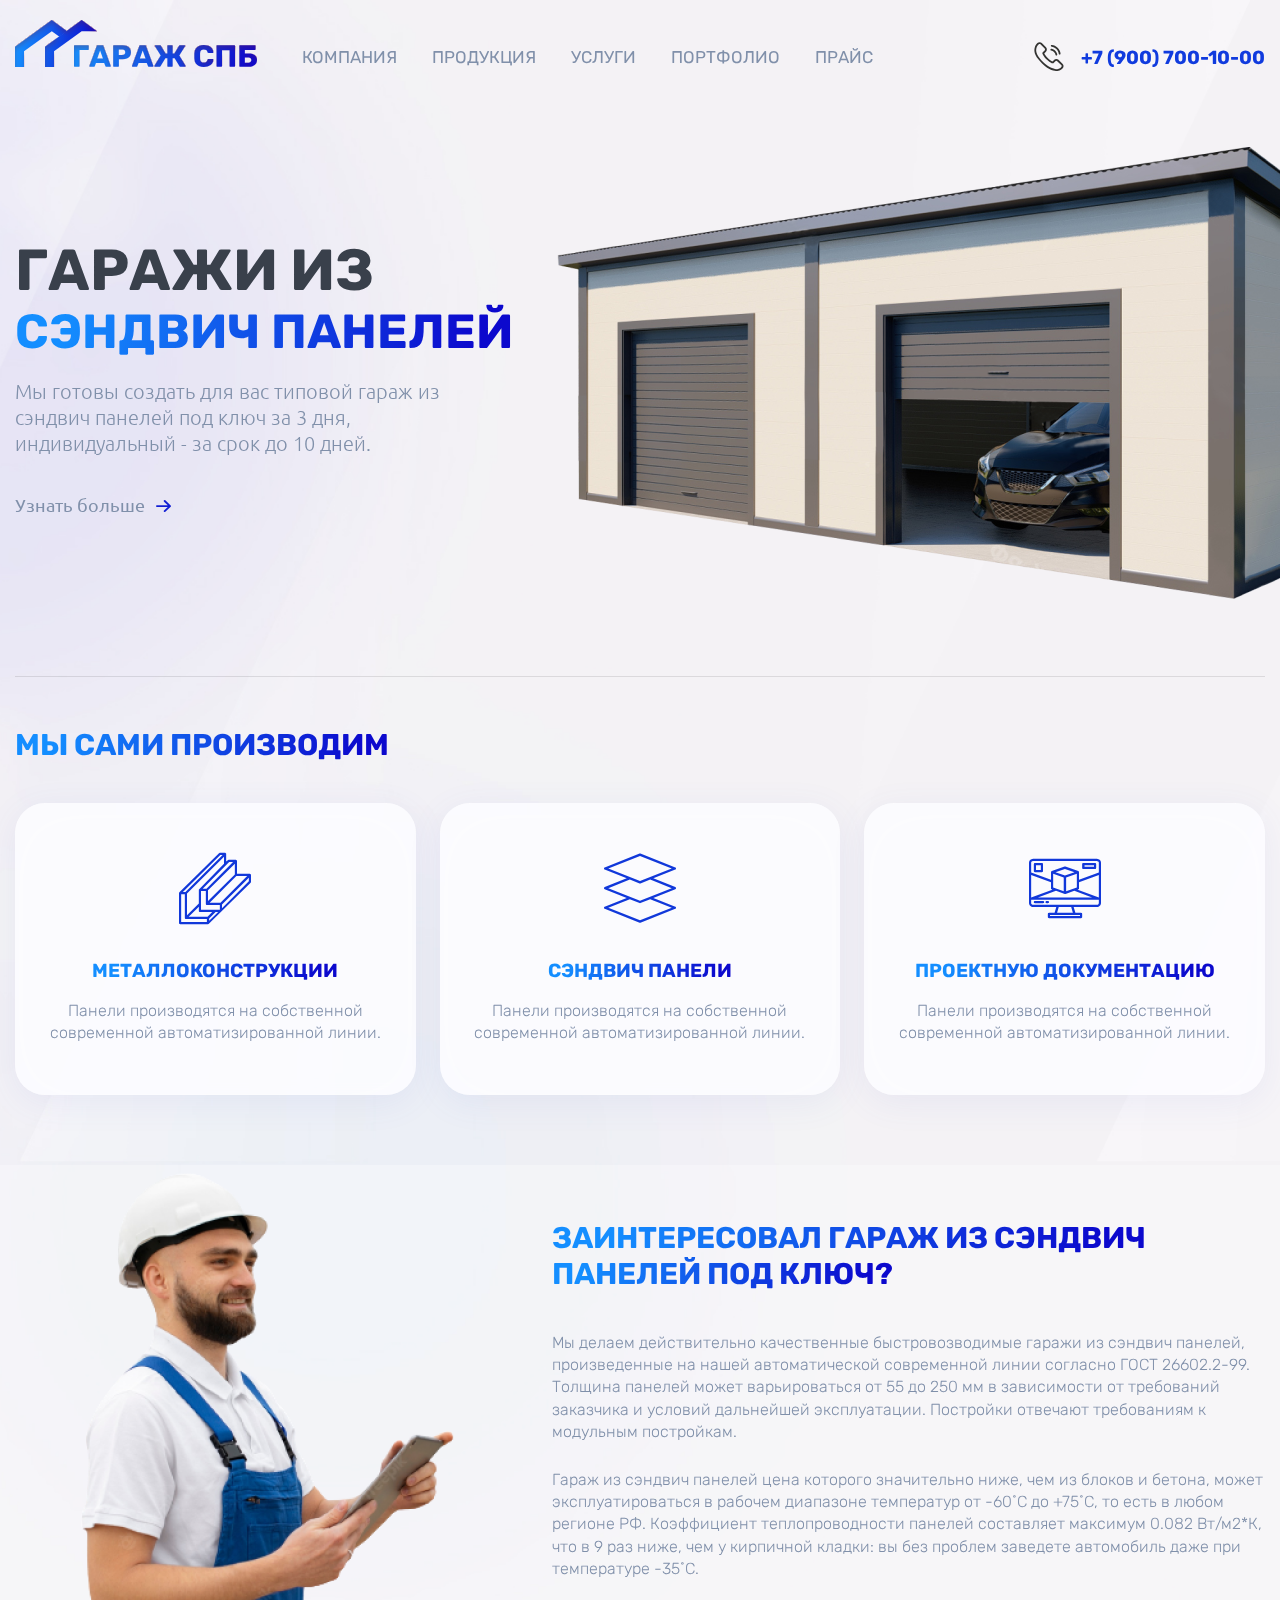
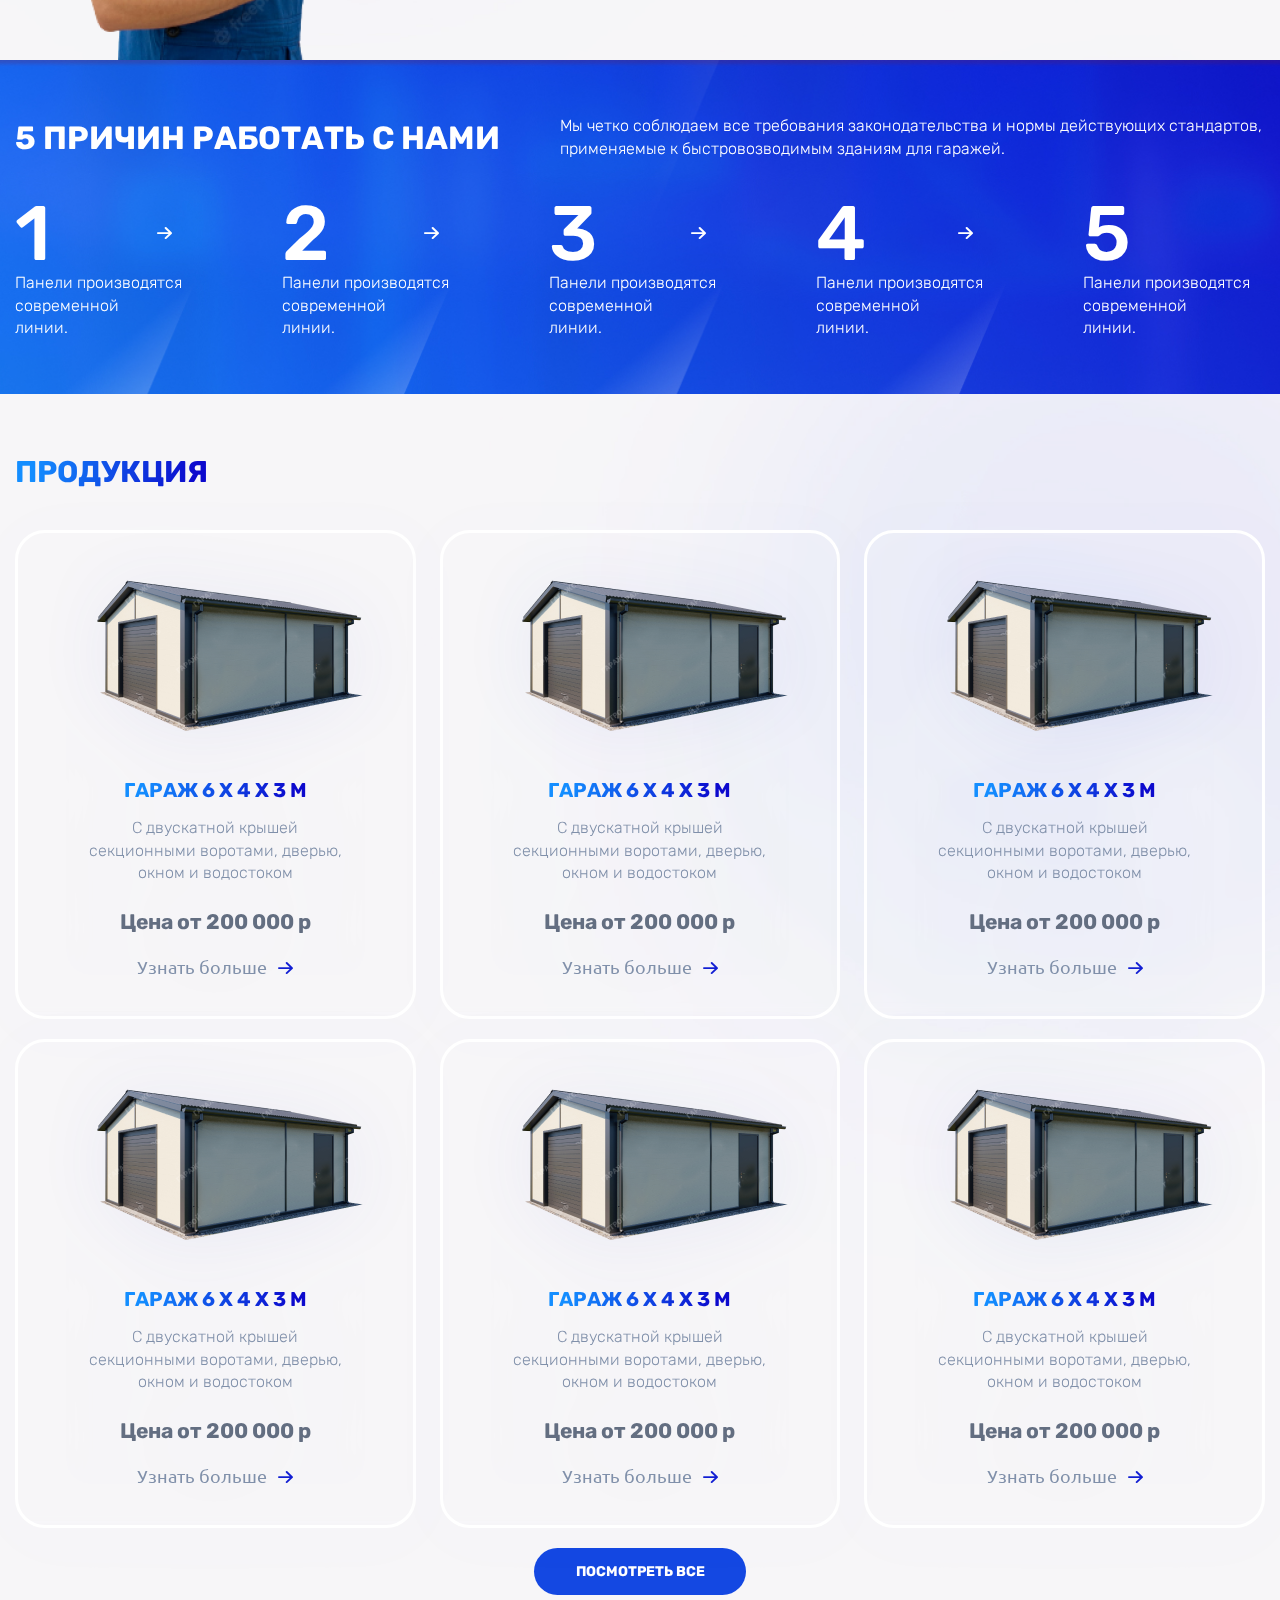
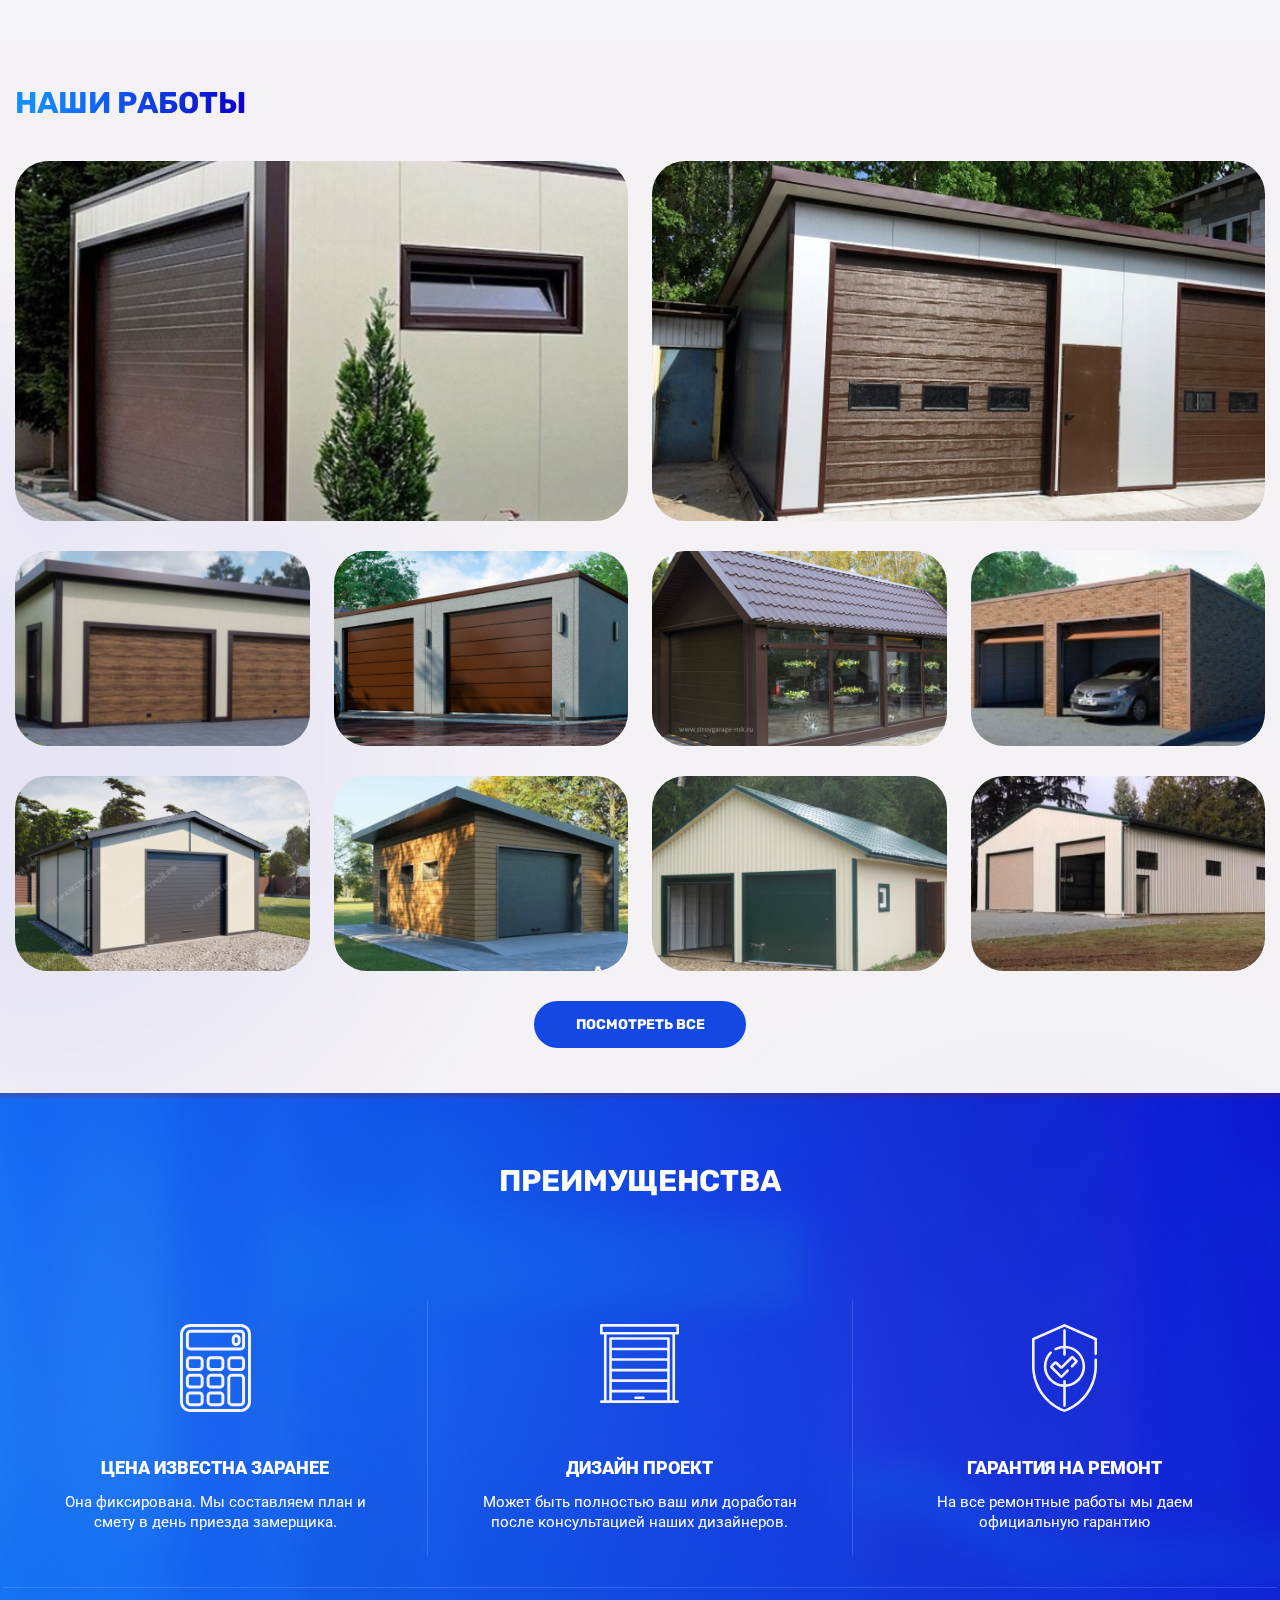
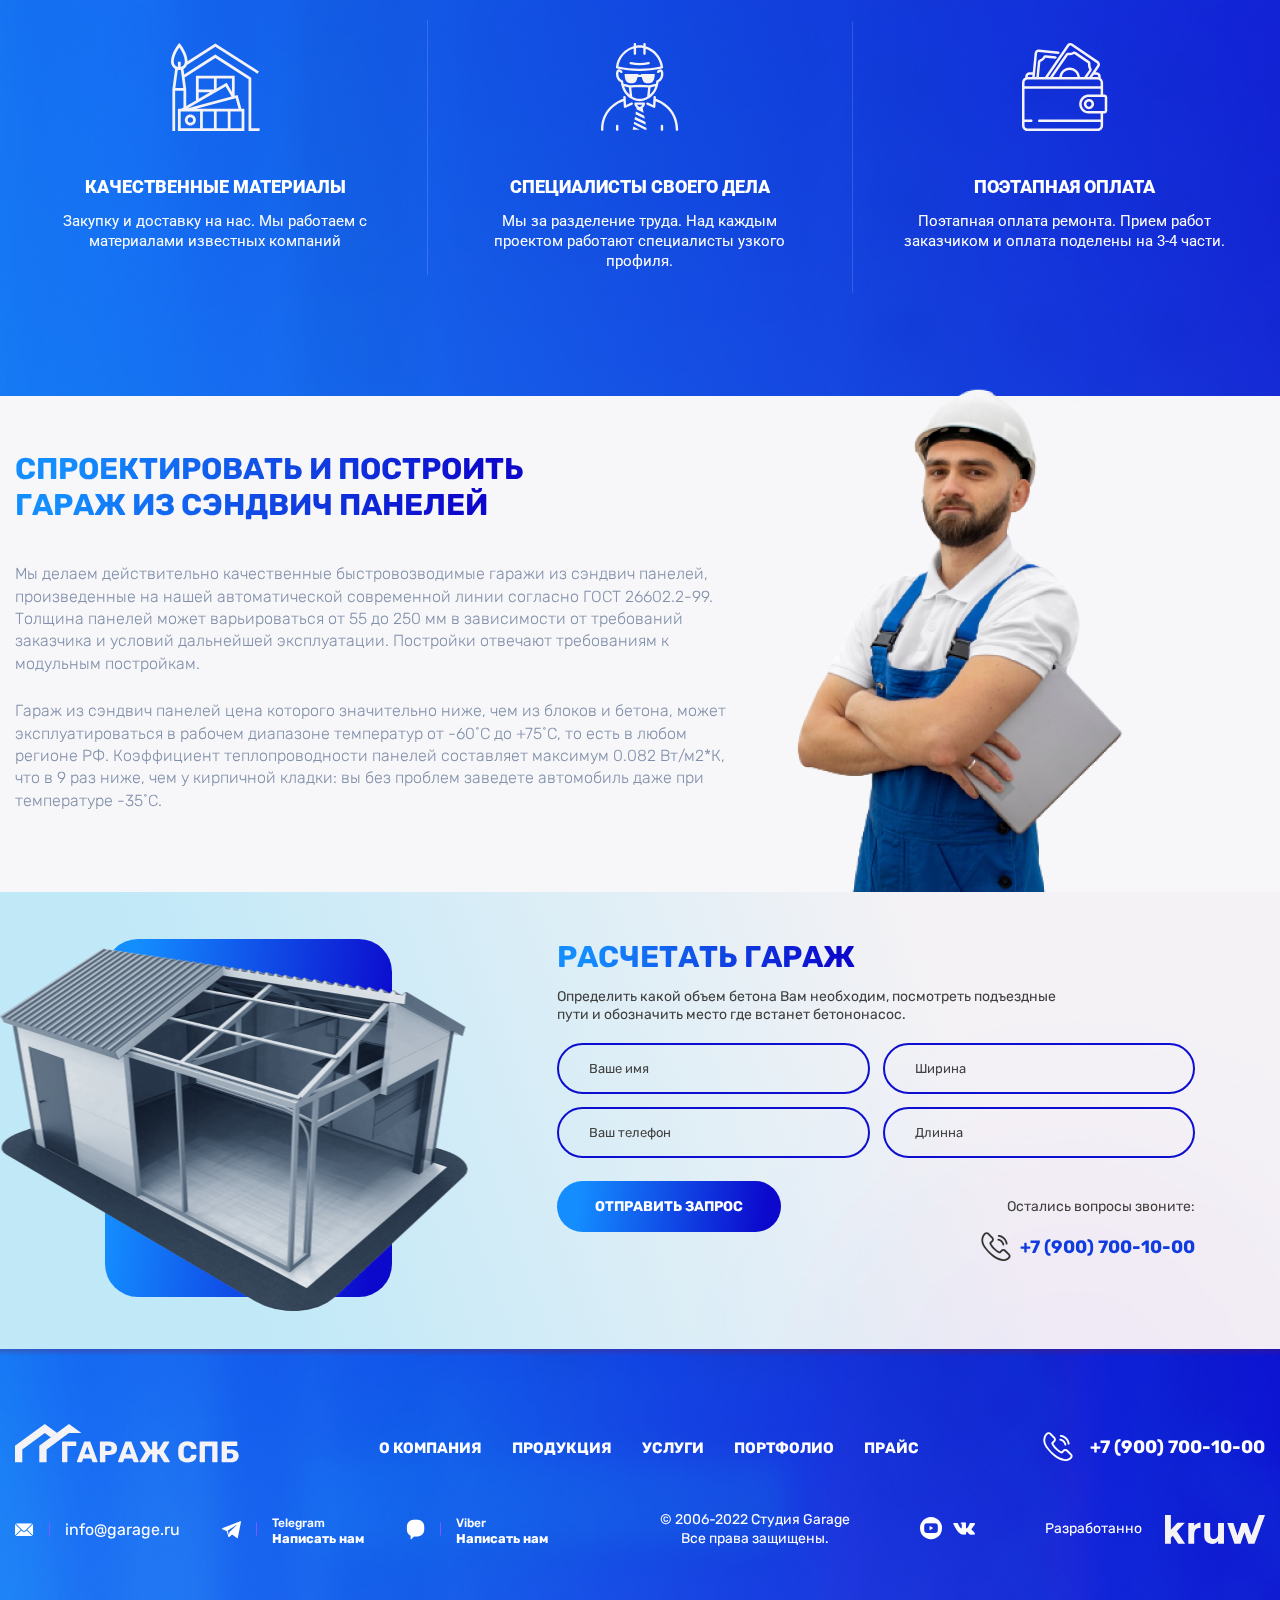
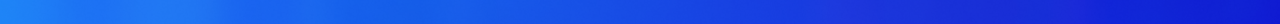
==== commit 7b3610d5: "update" ====
--- a/index.html
+++ b/index.html
@@ -37,7 +37,7 @@
 						<li><a href="#b-products">ПРОДУКЦИЯ</a></li>
 						<li><a href="">УСЛУГИ</a></li>
 						<li><a href="#gallery">ПОРТФОЛИО</a></li>
-						<li><a href="">ПРАЙС</a></li>
+						<li><a href="#calc">ПРАЙС</a></li>
 					</ul>
 				</nav>
 				<a href="tel:+7 (900) 700-10-00" class="b-phone">+7 (900) 700-10-00</a>
@@ -187,7 +187,7 @@
 		<div class="container">
 			<div class="b-title"><span>Продукция</span></div>
 			<div class="row">
-				<div class="col-xl-4 col-lg-4 col-md-4 col-sm-6">
+				<div class="b-product__col col-xl-4 col-lg-4 col-md-4 col-sm-6">
 					<div class="b-product">
 						<div class="b-product__img">
 							<img src="images/img.png" alt="">
@@ -204,7 +204,7 @@
 						</div>
 					</div>
 				</div>
-				<div class="col-xl-4 col-lg-4 col-md-4 col-sm-6">
+				<div class="b-product__col col-xl-4 col-lg-4 col-md-4 col-sm-6">
 					<div class="b-product">
 						<div class="b-product__img">
 							<img src="images/img.png" alt="">
@@ -221,7 +221,7 @@
 						</div>
 					</div>
 				</div>
-				<div class="col-xl-4 col-lg-4 col-md-4 col-sm-6">
+				<div class="b-product__col col-xl-4 col-lg-4 col-md-4 col-sm-6">
 					<div class="b-product">
 						<div class="b-product__img">
 							<img src="images/img.png" alt="">
@@ -238,7 +238,7 @@
 						</div>
 					</div>
 				</div>
-				<div class="col-xl-4 col-lg-4 col-md-4 col-sm-6">
+				<div class="b-product__col col-xl-4 col-lg-4 col-md-4 col-sm-6">
 					<div class="b-product">
 						<div class="b-product__img">
 							<img src="images/img.png" alt="">
@@ -255,7 +255,7 @@
 						</div>
 					</div>
 				</div>
-				<div class="col-xl-4 col-lg-4 col-md-4 col-sm-6">
+				<div class="b-product__col col-xl-4 col-lg-4 col-md-4 col-sm-6">
 					<div class="b-product">
 						<div class="b-product__img">
 							<img src="images/img.png" alt="">
@@ -272,7 +272,7 @@
 						</div>
 					</div>
 				</div>
-				<div class="col-xl-4 col-lg-4 col-md-4 col-sm-6">
+				<div class="b-product__col col-xl-4 col-lg-4 col-md-4 col-sm-6">
 					<div class="b-product">
 						<div class="b-product__img">
 							<img src="images/img.png" alt="">
@@ -289,11 +289,116 @@
 						</div>
 					</div>
 				</div>
-
+			</div>
+			<div class="hide-block">
+				<div class="row">
+					<div class="b-product__col col-xl-4 col-lg-4 col-md-4 col-sm-6">
+						<div class="b-product">
+							<div class="b-product__img">
+								<img src="images/img.png" alt="">
+							</div>
+							<div class="b-product__wrap">
+								<div class="b-product__wrap-top">
+									<div class="b-product__name"><span>Гараж 6 x 4 x 3 м</span></div>
+									<p>С двускатной крышей секционными воротами, дверью, окном и водостоком</p>
+								</div>
+								<div class="b-product__wrap-bottom">
+									<div class="b-product__price">Цена  от 200 000 р</div>
+									<button class="b-link modal-link" data-modal-id="1">Узнать больше</button>
+								</div>
+							</div>
+						</div>
+					</div>
+					<div class="b-product__col col-xl-4 col-lg-4 col-md-4 col-sm-6">
+						<div class="b-product">
+							<div class="b-product__img">
+								<img src="images/img.png" alt="">
+							</div>
+							<div class="b-product__wrap">
+								<div class="b-product__wrap-top">
+									<div class="b-product__name"><span>Гараж 6 x 4 x 3 м</span></div>
+									<p>С двускатной крышей секционными воротами, дверью, окном и водостоком</p>
+								</div>
+								<div class="b-product__wrap-bottom">
+									<div class="b-product__price">Цена  от 200 000 р</div>
+									<button class="b-link modal-link" data-modal-id="1">Узнать больше</button>
+								</div>
+							</div>
+						</div>
+					</div>
+					<div class="b-product__col col-xl-4 col-lg-4 col-md-4 col-sm-6">
+						<div class="b-product">
+							<div class="b-product__img">
+								<img src="images/img.png" alt="">
+							</div>
+							<div class="b-product__wrap">
+								<div class="b-product__wrap-top">
+									<div class="b-product__name"><span>Гараж 6 x 4 x 3 м</span></div>
+									<p>С двускатной крышей секционными воротами, дверью, окном и водостоком</p>
+								</div>
+								<div class="b-product__wrap-bottom">
+									<div class="b-product__price">Цена  от 200 000 р</div>
+									<button class="b-link modal-link" data-modal-id="1">Узнать больше</button>
+								</div>
+							</div>
+						</div>
+					</div>
+					<div class="b-product__col col-xl-4 col-lg-4 col-md-4 col-sm-6">
+						<div class="b-product">
+							<div class="b-product__img">
+								<img src="images/img.png" alt="">
+							</div>
+							<div class="b-product__wrap">
+								<div class="b-product__wrap-top">
+									<div class="b-product__name"><span>Гараж 6 x 4 x 3 м</span></div>
+									<p>С двускатной крышей секционными воротами, дверью, окном и водостоком</p>
+								</div>
+								<div class="b-product__wrap-bottom">
+									<div class="b-product__price">Цена  от 200 000 р</div>
+									<button class="b-link modal-link" data-modal-id="1">Узнать больше</button>
+								</div>
+							</div>
+						</div>
+					</div>
+					<div class="b-product__col col-xl-4 col-lg-4 col-md-4 col-sm-6">
+						<div class="b-product">
+							<div class="b-product__img">
+								<img src="images/img.png" alt="">
+							</div>
+							<div class="b-product__wrap">
+								<div class="b-product__wrap-top">
+									<div class="b-product__name"><span>Гараж 6 x 4 x 3 м</span></div>
+									<p>С двускатной крышей секционными воротами, дверью, окном и водостоком</p>
+								</div>
+								<div class="b-product__wrap-bottom">
+									<div class="b-product__price">Цена  от 200 000 р</div>
+									<button class="b-link modal-link" data-modal-id="1">Узнать больше</button>
+								</div>
+							</div>
+						</div>
+					</div>
+					<div class="b-product__col col-xl-4 col-lg-4 col-md-4 col-sm-6">
+						<div class="b-product">
+							<div class="b-product__img">
+								<img src="images/img.png" alt="">
+							</div>
+							<div class="b-product__wrap">
+								<div class="b-product__wrap-top">
+									<div class="b-product__name"><span>Гараж 6 x 4 x 3 м</span></div>
+									<p>С двускатной крышей секционными воротами, дверью, окном и водостоком</p>
+								</div>
+								<div class="b-product__wrap-bottom">
+									<div class="b-product__price">Цена  от 200 000 р</div>
+									<button class="b-link modal-link" data-modal-id="1">Узнать больше</button>
+								</div>
+							</div>
+						</div>
+					</div>
+				</div>
 			</div>
 			<div class="row">
 				<div class="col-xl d-flex justify-content-center align-items-center">
-					<a href="#" class="btn-blue ripple">Посмотреть все</a>
+					<button class="btn-blue show-block"><span>Посмотреть все</span></button>
 				</div>
 			</div>
 		</div>
@@ -354,9 +459,53 @@
 					</a>
 				</div>
 			</div>
+			<div class="hide-block">
+				<div class="row">
+					<div class="b-gallery__col b-gallery__col_sm col-xl-3 col-lg-3 col-md-4 col-sm-6">
+						<a data-fancybox="images" href="images/foto3.jpg">
+							<img src="images/foto3.jpg" alt="">
+						</a>
+					</div>
+					<div class="b-gallery__col b-gallery__col_sm col-xl-3 col-lg-3 col-md-4 col-sm-6">
+						<a data-fancybox="images" href="images/foto4.jpg">
+							<img src="images/foto4.jpg" alt="">
+						</a>
+					</div>
+					<div class="b-gallery__col b-gallery__col_sm col-xl-3 col-lg-3 col-md-4 col-sm-6">
+						<a data-fancybox="images" href="images/foto5.jpg">
+							<img src="images/foto5.jpg" alt="">
+						</a>
+					</div>
+					<div class="b-gallery__col b-gallery__col_sm col-xl-3 col-lg-3 col-md-4 col-sm-6">
+						<a data-fancybox="images" href="images/foto6.jpg">
+							<img src="images/foto6.jpg" alt="">
+						</a>
+					</div>
+					<div class="b-gallery__col b-gallery__col_sm col-xl-3 col-lg-3 col-md-4 col-sm-6">
+						<a data-fancybox="images" href="images/foto7.jpg">
+							<img src="images/foto7.jpg" alt="">
+						</a>
+					</div>
+					<div class="b-gallery__col b-gallery__col_sm col-xl-3 col-lg-3 col-md-4 col-sm-6">
+						<a data-fancybox="images" href="images/foto8.jpg">
+							<img src="images/foto8.jpg" alt="">
+						</a>
+					</div>
+					<div class="b-gallery__col b-gallery__col_sm col-xl-3 col-lg-3 col-md-4 col-sm-6">
+						<a data-fancybox="images" href="images/foto9.jpg">
+							<img src="images/foto9.jpg" alt="">
+						</a>
+					</div>
+					<div class="b-gallery__col b-gallery__col_sm col-xl-3 col-lg-3 col-md-4 col-sm-6">
+						<a data-fancybox="images" href="images/foto10.jpg">
+							<img src="images/foto10.jpg" alt="">
+						</a>
+					</div>
+				</div>
+			</div>
 			<div class="row">
 				<div class="col-xl d-flex justify-content-center align-items-center">
-					<a href="#" class="btn-blue ripple">Посмотреть все</a>
+					<button class="btn-blue show-block"><span>Посмотреть все</span></button>
 				</div>
 			</div>
 		</div>
@@ -369,7 +518,7 @@
 				<div class="col-xl-4 col-lg-4 col-md-4 col-sm-6">
 					<div class="b-advantages__item">
 						<div class="b-advantages__item-img">
-							<img src="images/adv.svg" alt="">
+							<img src="images/a1.svg" alt="">
 						</div>
 						<div class="b-advantages__text">
 							<b>Цена известна заранее</b>
@@ -380,7 +529,7 @@
 				<div class="col-xl-4 col-lg-4 col-md-4 col-sm-6">
 					<div class="b-advantages__item">
 						<div class="b-advantages__item-img">
-							<img src="images/adv2.svg" alt="">
+							<img src="images/a2.svg" alt="">
 						</div>
 						<div class="b-advantages__text">
 							<b>Дизайн проект</b>
@@ -391,7 +540,7 @@
 				<div class="col-xl-4 col-lg-4 col-md-4 col-sm-6">
 					<div class="b-advantages__item">
 						<div class="b-advantages__item-img">
-							<img src="images/adv3.svg" alt="">
+							<img src="images/a3.svg" alt="">
 						</div>
 						<div class="b-advantages__text">
 							<b>Гарантия на ремонт</b>
@@ -403,7 +552,7 @@
 				<div class="col-xl-4 col-lg-4 col-md-4 col-sm-6">
 					<div class="b-advantages__item">
 						<div class="b-advantages__item-img">
-							<img src="images/adv4.svg" alt="">
+							<img src="images/a4.svg" alt="">
 						</div>
 						<div class="b-advantages__text">
 							<b>Качественные материалы</b>
@@ -414,7 +563,7 @@
 				<div class="col-xl-4 col-lg-4 col-md-4 col-sm-6">
 					<div class="b-advantages__item">
 						<div class="b-advantages__item-img">
-							<img src="images/adv5.svg" alt="">
+							<img src="images/a5.svg" alt="">
 						</div>
 						<div class="b-advantages__text">
 							<b>Специалисты своего дела</b>
@@ -425,7 +574,7 @@
 				<div class="col-xl-4 col-lg-4 col-md-4 col-sm-6">
 					<div class="b-advantages__item">
 						<div class="b-advantages__item-img">
-							<img src="images/adv6.svg" alt="">
+							<img src="images/a6.svg" alt="">
 						</div>
 						<div class="b-advantages__text">
 							<b>Поэтапная оплата</b>
@@ -453,7 +602,7 @@
 	</section>
 
 
-	<section class="b-calculation">
+	<section class="b-calculation" id="calc">
 		<div class="container">
 			<div class="b-calculation__wrapper">
 				<div class="b-calculation__left">
@@ -475,20 +624,10 @@
 							</div>
 							<div class="calc-col col-xl-6 col-lg-6 col-md-12 col-sm-12">
 								<div class="b-input">
-									<select class="b-select">
-										<option value="">Ширина</option>
-										<option value="">Ширина</option>
-										<option value="">Ширина</option>
-										<option value="">Ширина</option>
-									</select>
+									<input class="b-input__text" type="text" placeholder="Ширина">
 								</div>
 								<div class="b-input">
-									<select class="b-select">
-										<option value="">Длинна</option>
-										<option value="">Длинна</option>
-										<option value="">Длинна</option>
-										<option value="">Длинна</option>
-									</select>
+									<input class="b-input__text" type="text" placeholder="Длинна">
 								</div>
 							</div>
 						</div>
@@ -517,7 +656,7 @@
 						<li><a href="#b-products">ПРОДУКЦИЯ</a></li>
 						<li><a href="">УСЛУГИ</a></li>
 						<li><a href="#gallery">ПОРТФОЛИО</a></li>
-						<li><a href="">ПРАЙС</a></li>
+						<li><a href="#calc">ПРАЙС</a></li>
 					</ul>
 				</div>
 				<a href="tel:+7 (900) 700-10-00" class="b-phone">+7 (900) 700-10-00</a>
--- a/css/style.css
+++ b/css/style.css
@@ -495,6 +495,14 @@
 	-moz-box-sizing: border-box;
 	box-sizing: border-box;
 	/*background: rgba(242, 240, 243, 0.9);*/
+	transition: 0.3s;
+}
+.b-header.header-fix{
+	position: fixed;
+	background: rgba(242, 240, 243, 0.95);
+	transition: 0.3s;
+	padding: 10px 0;
+	transition: 0.3s;
 }
 .b-logo{
 	display: block;
@@ -822,7 +830,7 @@
 	display: flex;
 	flex-direction: column;
 }
-.b-products > .container > .row > div{
+.b-product__col{
 	margin-bottom: 20px;
 }
 .b-product__wrap{
@@ -903,7 +911,7 @@
 }
 /* -------------- b-advantages -------------- */
 .b-advantages{
-	background: url("../images/adv-bg.jpg") center top no-repeat;
+	background: url("../images/abg.jpg") center top no-repeat;
 	background-size: cover;
 	padding: 70px 0;
 	-webkit-box-sizing: border-box;
@@ -1224,9 +1232,6 @@
 	opacity: 0.7;
 	transition: 0.3s;
 }
-
-
-
 	/* -------------- modal -------------- */
 .modal-overlay{
 	position: fixed;
@@ -1293,4 +1298,7 @@
 	font-size: 15px;
 	line-height: 1.2;
 	color: #333333;
+}
+.hide-block{
+	display: none;
 }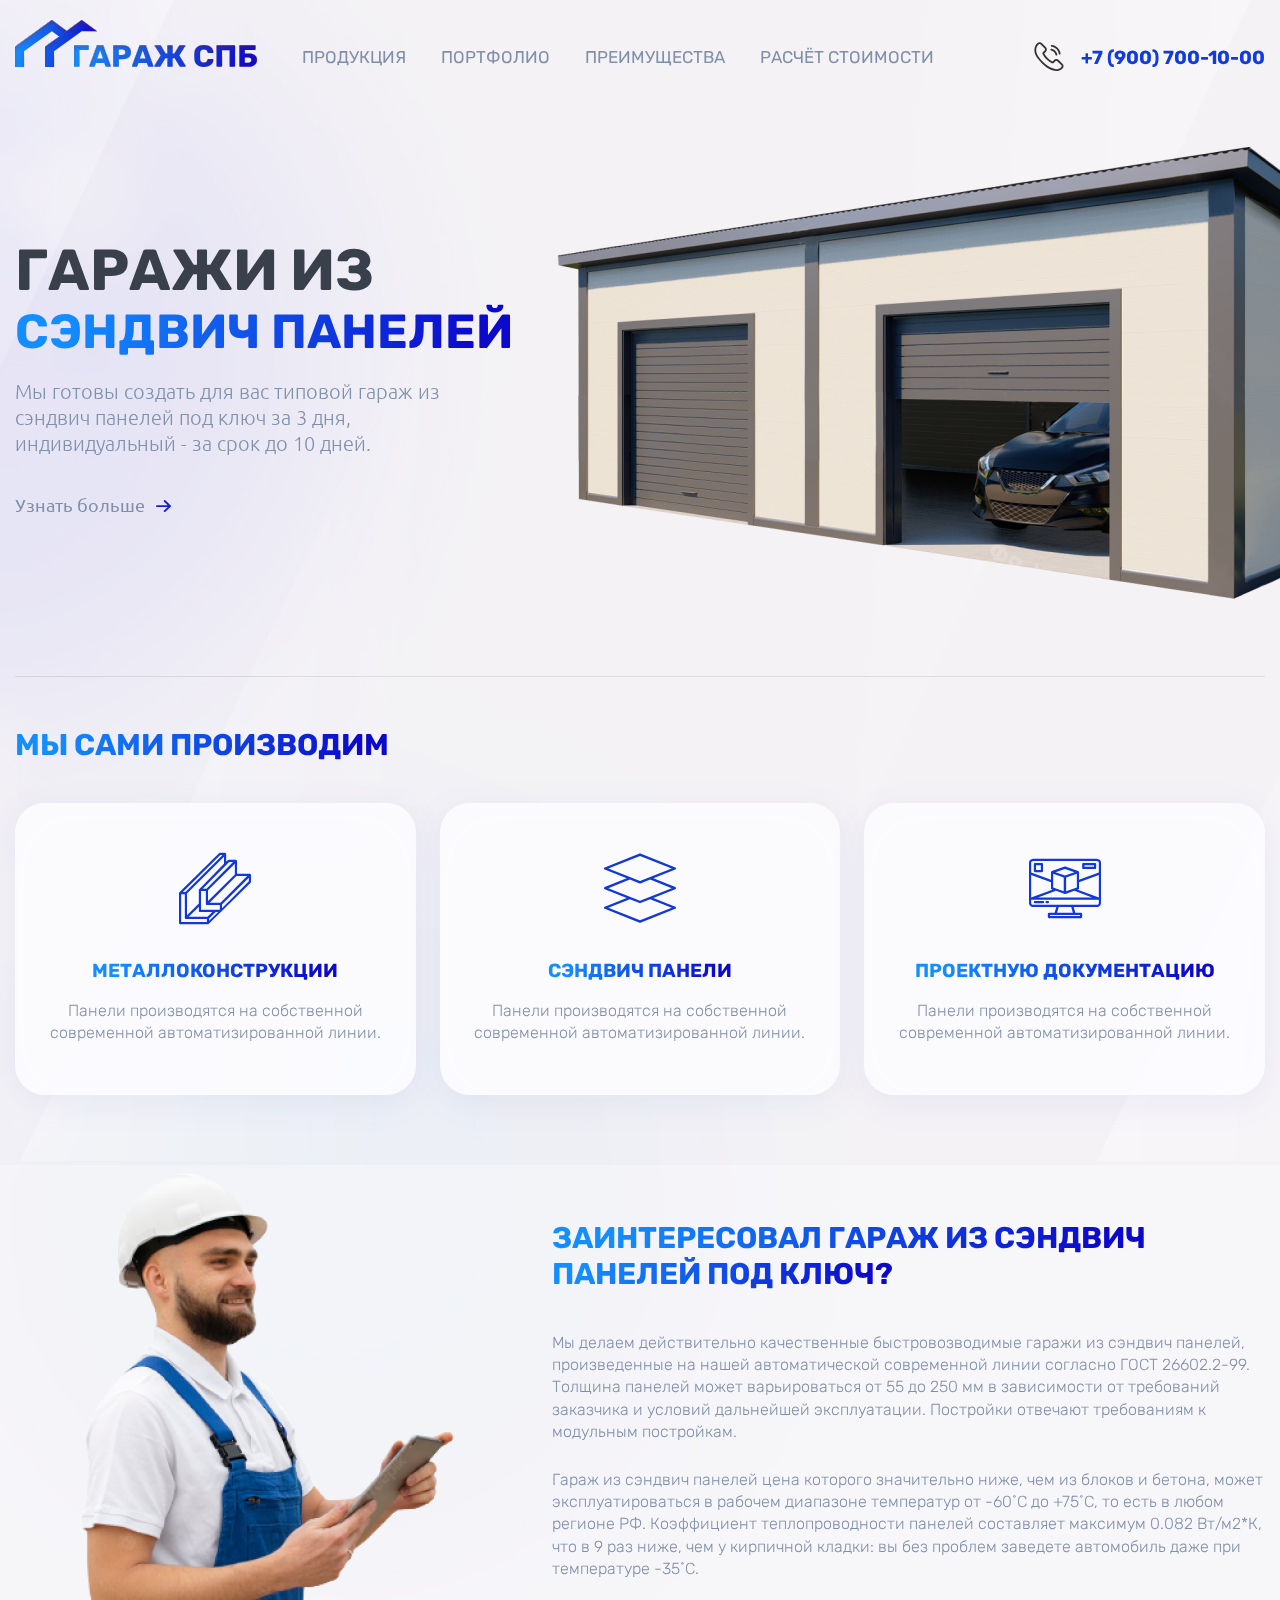
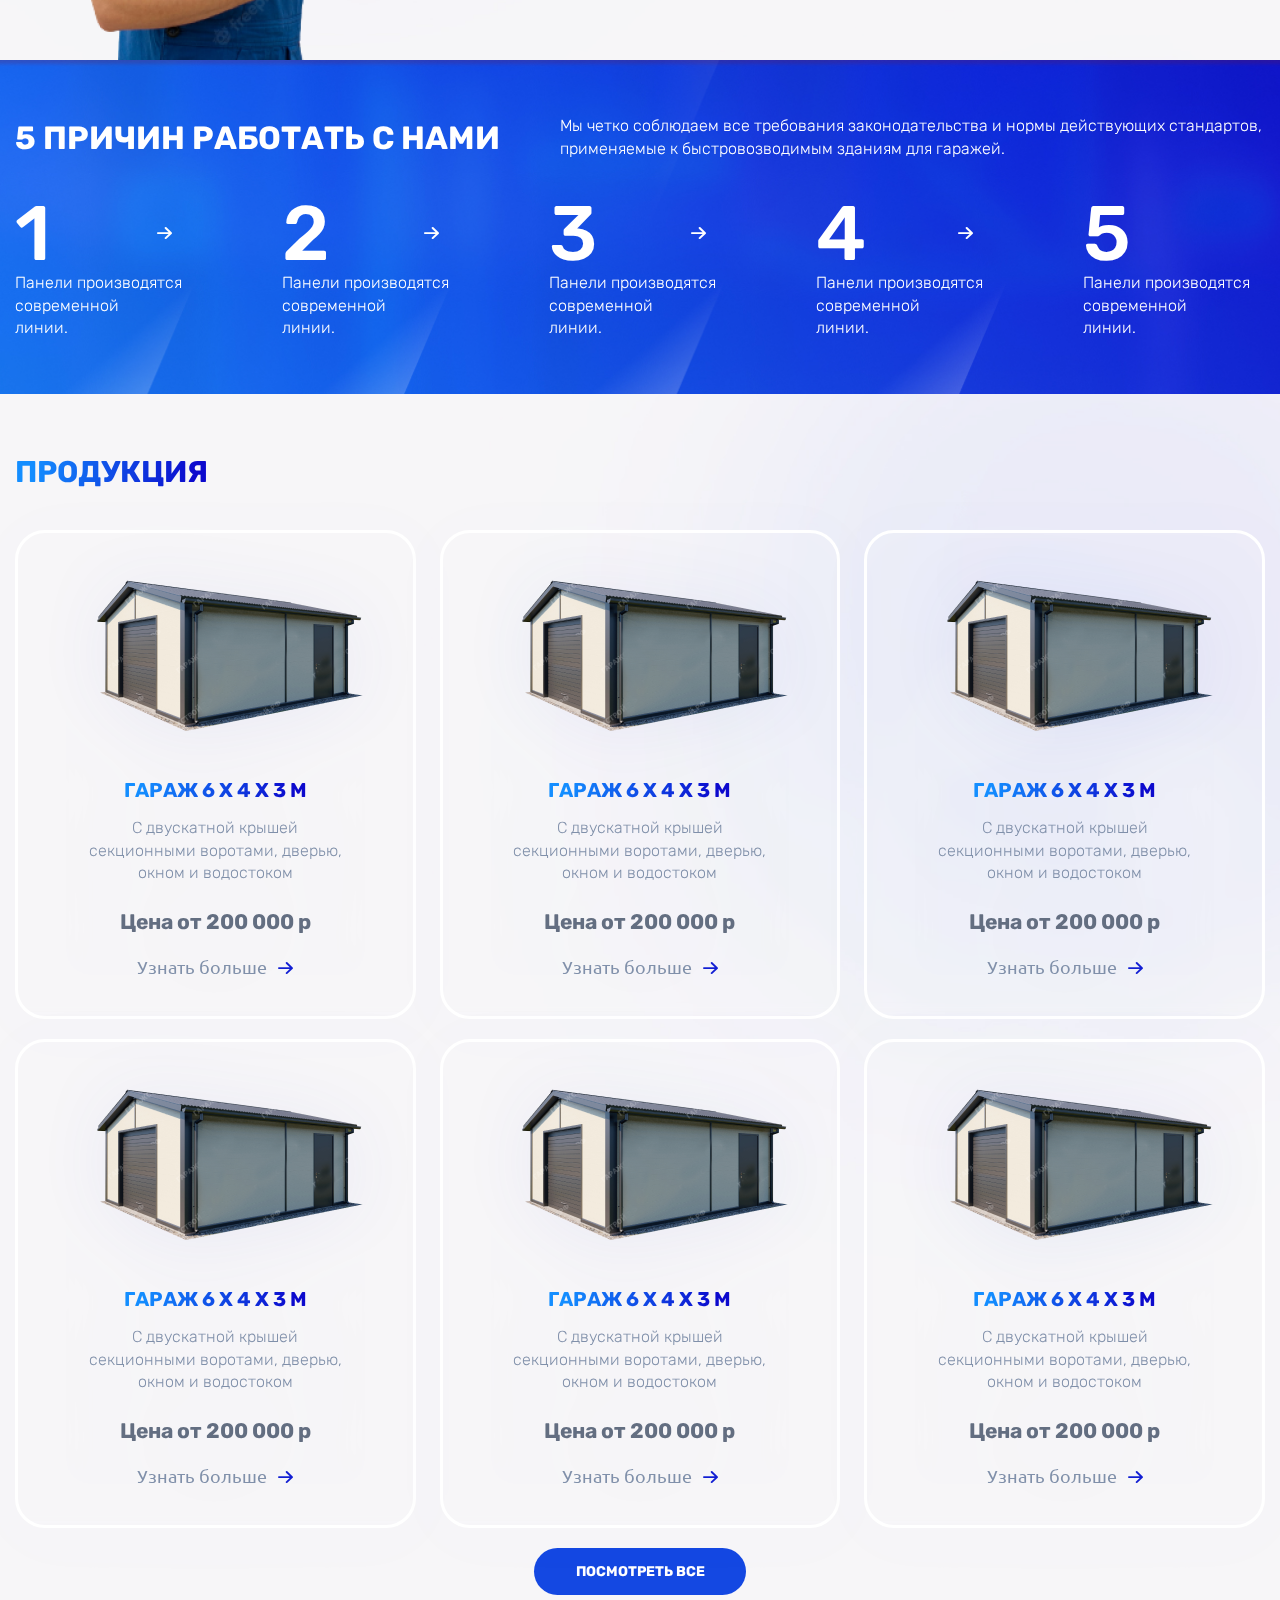
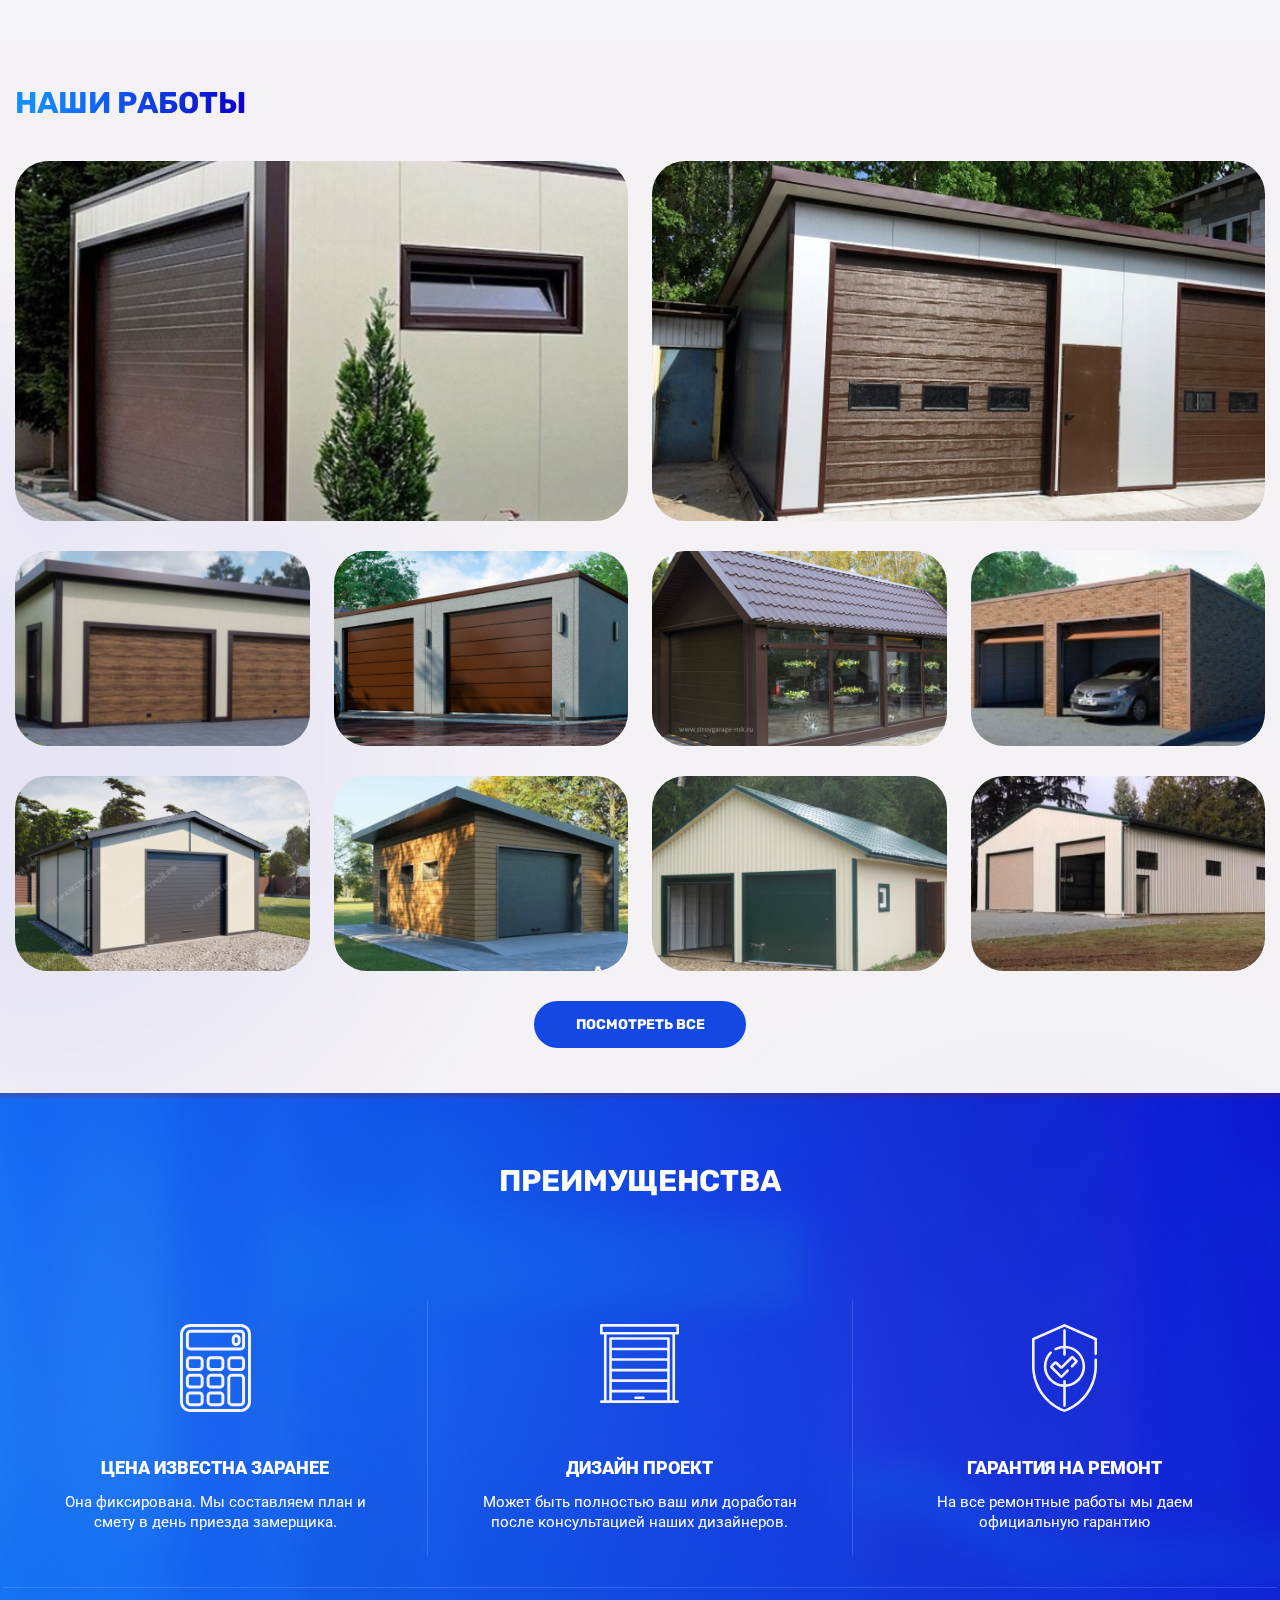
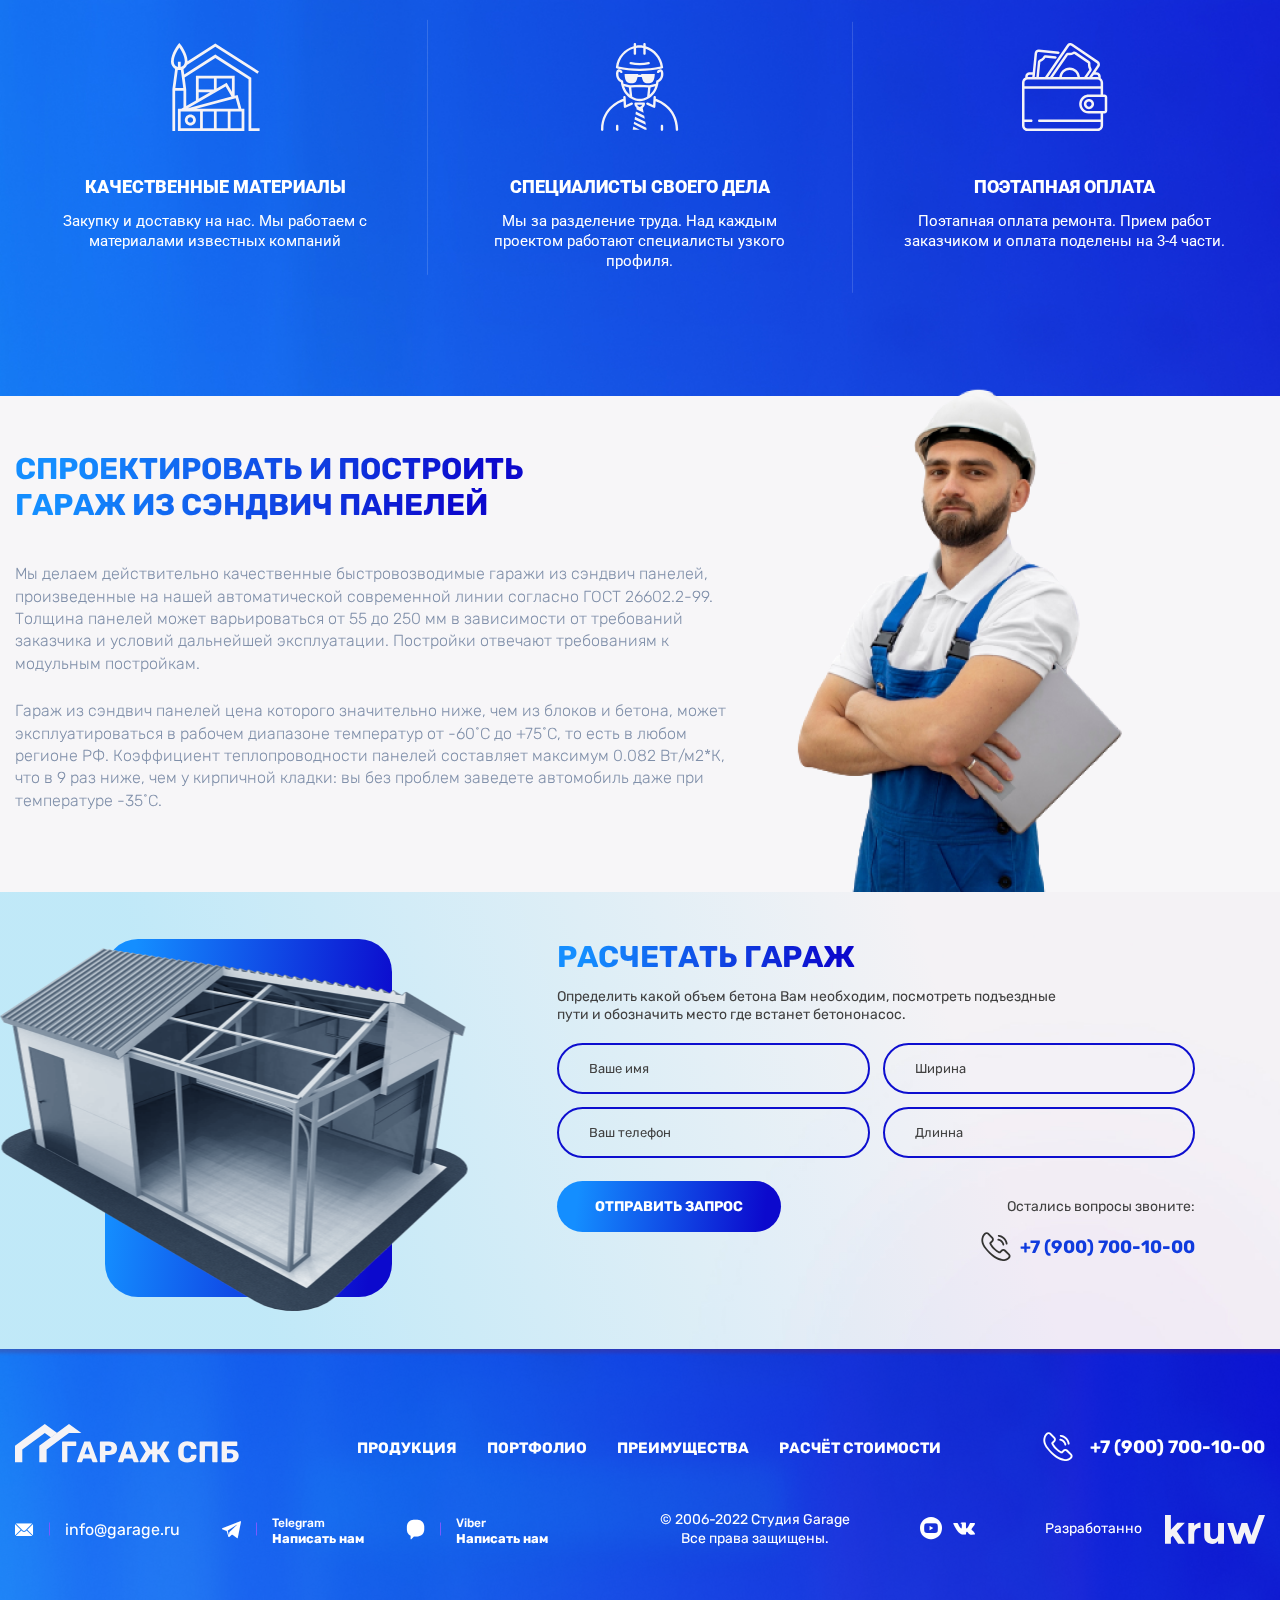
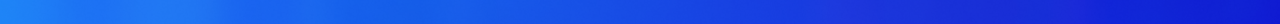
==== commit 24eb03a4: "new nav" ====
--- a/index.html
+++ b/index.html
@@ -33,11 +33,10 @@
 			<div class="b-header__right d-flex justify-content-between align-items-center">
 				<nav class="b-nav">
 					<ul>
-						<li><a href="#b-production">КОМПАНИЯ</a></li>
 						<li><a href="#b-products">ПРОДУКЦИЯ</a></li>
-						<li><a href="">УСЛУГИ</a></li>
 						<li><a href="#gallery">ПОРТФОЛИО</a></li>
-						<li><a href="#calc">ПРАЙС</a></li>
+						<li><a href="#sect2">ПРЕИМУЩЕСТВА</a></li>
+						<li><a href="#calc">расчёт стоимости</a></li>
 					</ul>
 				</nav>
 				<a href="tel:+7 (900) 700-10-00" class="b-phone">+7 (900) 700-10-00</a>
@@ -511,7 +510,7 @@
 		</div>
 	</section>
 
-	<section class="b-advantages">
+	<section class="b-advantages" id="sect2">
 		<div class="container">
 			<div class="b-title">Преимущенства</div>
 			<div class="row">
@@ -652,11 +651,10 @@
 				</a>
 				<div class="b-footer__nav">
 					<ul>
-						<li><a href="#b-production">О КОМПАНИЯ </a></li>
 						<li><a href="#b-products">ПРОДУКЦИЯ</a></li>
-						<li><a href="">УСЛУГИ</a></li>
 						<li><a href="#gallery">ПОРТФОЛИО</a></li>
-						<li><a href="#calc">ПРАЙС</a></li>
+						<li><a href="#sect2">ПРЕИМУЩЕСТВА</a></li>
+						<li><a href="#calc">расчёт стоимости</a></li>
 					</ul>
 				</div>
 				<a href="tel:+7 (900) 700-10-00" class="b-phone">+7 (900) 700-10-00</a>
